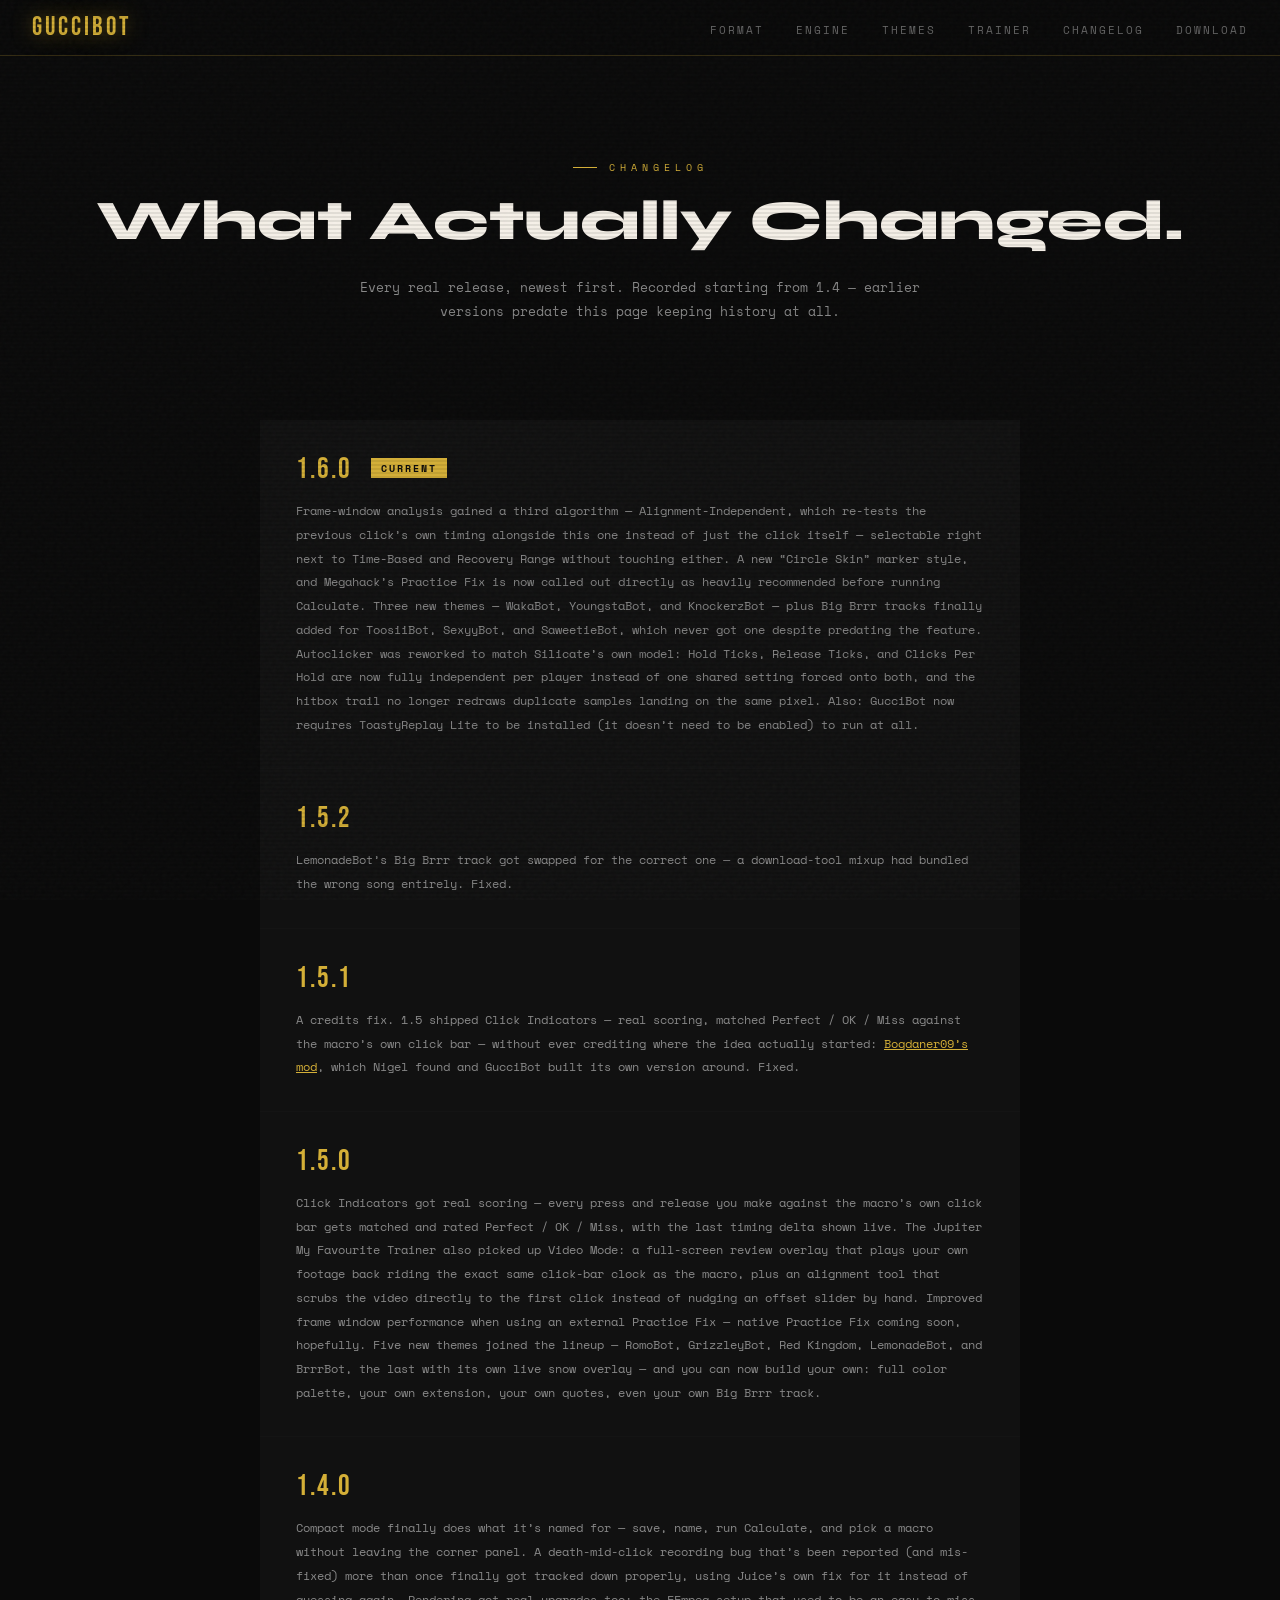
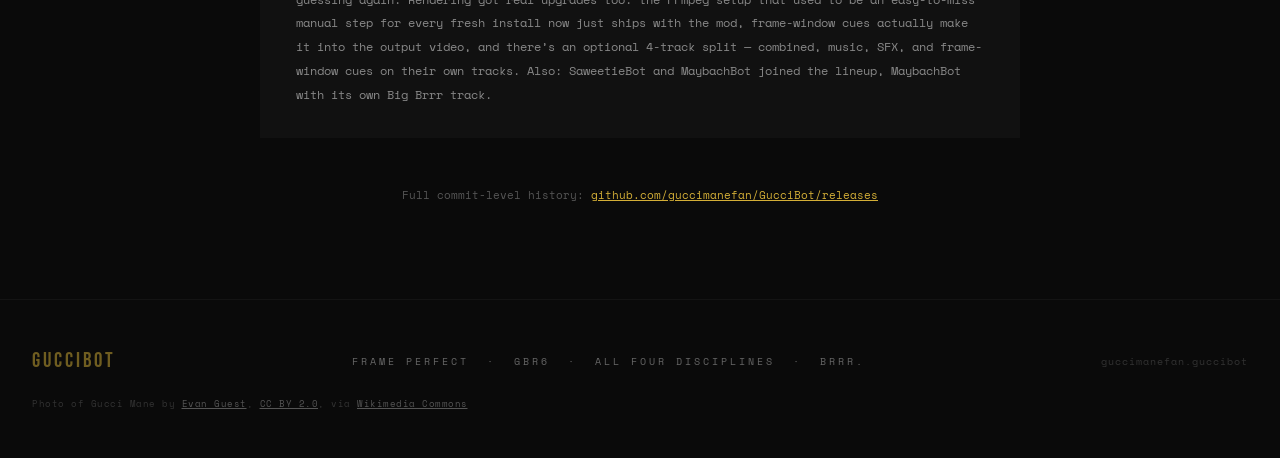
==== changelog/index.html @ e8bcd9bc "1.6.0 content audit: WakaBot/YoungstaBot/KnockerzBot theme cards, fix stale counts, fix misleading i" ====
<!DOCTYPE html>
<html lang="en">
<head>
<meta charset="UTF-8">
<meta name="viewport" content="width=device-width, initial-scale=1.0">
<title>Changelog — GucciBot</title>
<meta name="description" content="Every real GucciBot release, newest first.">
<meta property="og:type" content="website">
<meta property="og:url" content="https://guccibot.pages.dev/changelog/">
<meta property="og:title" content="Changelog — GucciBot">
<meta property="og:description" content="Every real GucciBot release, newest first.">
<meta property="og:image" content="https://guccibot.pages.dev/static/images/gucci-mane.jpg">
<meta name="twitter:card" content="summary_large_image">
<meta name="twitter:title" content="Changelog — GucciBot">
<meta name="twitter:description" content="Every real GucciBot release, newest first.">
<meta name="twitter:image" content="https://guccibot.pages.dev/static/images/gucci-mane.jpg">
<link rel="icon" type="image/jpeg" href="/static/images/gucci-mane.jpg">
<link rel="preconnect" href="https://fonts.googleapis.com">
<link href="https://fonts.googleapis.com/css2?family=Bebas+Neue&family=Space+Mono:ital,wght@0,400;0,700;1,400&family=Syne:wght@400;700;800&display=swap" rel="stylesheet">
<link rel="stylesheet" href="/static/css/guccibot.css">
<style>
  /* Changelog-page-only additions -- kept separate from the shared
     stylesheet since nothing else on the site needs these. */
  .changelog-hero {
    padding: 10rem 2rem 3rem;
    text-align: center;
  }
  .changelog-list {
    max-width: 760px;
    margin: 3rem auto 0;
    display: flex;
    flex-direction: column;
    gap: 1px;
    background: rgba(255,255,255,0.04);
  }
  .changelog-entry {
    background: var(--near-black);
    padding: 2rem 2.25rem;
  }
  .changelog-version {
    font-family: 'Bebas Neue', sans-serif;
    font-size: 1.8rem;
    letter-spacing: 2px;
    color: var(--gold);
    margin-bottom: 0.75rem;
  }
  .changelog-version .current-tag {
    font-family: 'Space Mono', monospace;
    font-size: 0.6rem;
    letter-spacing: 2px;
    text-transform: uppercase;
    color: var(--black);
    background: var(--gold);
    padding: 3px 10px;
    margin-left: 12px;
    vertical-align: middle;
    font-weight: 700;
  }
  .changelog-body {
    font-size: 0.78rem;
    color: #888;
    line-height: 1.9;
  }
  .changelog-body a { color: var(--gold); }

  @media (max-width: 700px) {
    .changelog-hero { padding: 6.5rem 1.25rem 2rem; }
    .changelog-entry { padding: 1.5rem 1.25rem; }
  }
</style>
</head>
<body>

<!-- NAVIGATION -->
<nav>
  <div class="nav-logo">GucciBot</div>
  <ul class="nav-links">
    <li><a href="/#features">Format</a></li>
    <li><a href="/#engine">Engine</a></li>
    <li><a href="/#themes">Themes</a></li>
    <li><a href="/#trainer">Trainer</a></li>
    <li><a href="/changelog/">Changelog</a></li>
    <li><a href="/#download">Download</a></li>
  </ul>
</nav>

<div class="changelog-hero reveal">
  <div class="section-label" style="justify-content:center">Changelog</div>
  <h2 class="section-title">What Actually Changed.</h2>
  <p style="max-width:560px; font-size:0.8rem; color:#888; line-height:1.9; margin:1rem auto 0;">
    Every real release, newest first. Recorded starting from 1.4 &mdash; earlier versions predate this page keeping history at all.
  </p>
</div>

<section style="padding-top:0">
  <div class="changelog-list reveal">

    <div class="changelog-entry">
      <div class="changelog-version">1.6.0 <span class="current-tag">Current</span></div>
      <div class="changelog-body">Frame-window analysis gained a third algorithm &mdash; Alignment-Independent, which re-tests the previous click&rsquo;s own timing alongside this one instead of just the click itself &mdash; selectable right next to Time-Based and Recovery Range without touching either. A new &ldquo;Circle Skin&rdquo; marker style, and Megahack&rsquo;s Practice Fix is now called out directly as heavily recommended before running Calculate. Three new themes &mdash; WakaBot, YoungstaBot, and KnockerzBot &mdash; plus Big Brrr tracks finally added for ToosiiBot, SexyyBot, and SaweetieBot, which never got one despite predating the feature. Autoclicker was reworked to match Silicate&rsquo;s own model: Hold Ticks, Release Ticks, and Clicks Per Hold are now fully independent per player instead of one shared setting forced onto both, and the hitbox trail no longer redraws duplicate samples landing on the same pixel. Also: GucciBot now requires ToastyReplay Lite to be installed (it doesn&rsquo;t need to be enabled) to run at all.</div>
    </div>

    <div class="changelog-entry">
      <div class="changelog-version">1.5.2</div>
      <div class="changelog-body">LemonadeBot&rsquo;s Big Brrr track got swapped for the correct one &mdash; a download-tool mixup had bundled the wrong song entirely. Fixed.</div>
    </div>

    <div class="changelog-entry">
      <div class="changelog-version">1.5.1</div>
      <div class="changelog-body">A credits fix. 1.5 shipped Click Indicators &mdash; real scoring, matched Perfect / OK / Miss against the macro&rsquo;s own click bar &mdash; without ever crediting where the idea actually started: <a href="https://github.com/Bogdaner09/mod">Bogdaner09&rsquo;s mod</a>, which Nigel found and GucciBot built its own version around. Fixed.</div>
    </div>

    <div class="changelog-entry">
      <div class="changelog-version">1.5.0</div>
      <div class="changelog-body">Click Indicators got real scoring &mdash; every press and release you make against the macro&rsquo;s own click bar gets matched and rated Perfect / OK / Miss, with the last timing delta shown live. The Jupiter My Favourite Trainer also picked up Video Mode: a full-screen review overlay that plays your own footage back riding the exact same click-bar clock as the macro, plus an alignment tool that scrubs the video directly to the first click instead of nudging an offset slider by hand. Improved frame window performance when using an external Practice Fix &mdash; native Practice Fix coming soon, hopefully. Five new themes joined the lineup &mdash; RomoBot, GrizzleyBot, Red Kingdom, LemonadeBot, and BrrrBot, the last with its own live snow overlay &mdash; and you can now build your own: full color palette, your own extension, your own quotes, even your own Big Brrr track.</div>
    </div>

    <div class="changelog-entry">
      <div class="changelog-version">1.4.0</div>
      <div class="changelog-body">Compact mode finally does what it&rsquo;s named for &mdash; save, name, run Calculate, and pick a macro without leaving the corner panel. A death-mid-click recording bug that&rsquo;s been reported (and mis-fixed) more than once finally got tracked down properly, using Juice&rsquo;s own fix for it instead of guessing again. Rendering got real upgrades too: the FFmpeg setup that used to be an easy-to-miss manual step for every fresh install now just ships with the mod, frame-window cues actually make it into the output video, and there&rsquo;s an optional 4-track split &mdash; combined, music, SFX, and frame-window cues on their own tracks. Also: SaweetieBot and MaybachBot joined the lineup, MaybachBot with its own Big Brrr track.</div>
    </div>

  </div>
  <p style="max-width:760px; margin:3rem auto 0; text-align:center; font-size:0.7rem; color:#555;">
    Full commit-level history: <a href="https://github.com/guccimanefan/GucciBot/releases" style="color:var(--gold)">github.com/guccimanefan/GucciBot/releases</a>
  </p>
</section>

<!-- FOOTER -->
<footer>
  <div class="footer-logo">GucciBot</div>
  <div class="footer-tagline">Frame perfect &nbsp;·&nbsp; GBR6 &nbsp;·&nbsp; All four disciplines &nbsp;·&nbsp; Brrr.</div>
  <div style="font-size:0.6rem; color:#333; letter-spacing:1px">guccimanefan.guccibot</div>
  <div style="width:100%; font-size:0.55rem; color:#333; letter-spacing:0.5px; margin-top:0.5rem">
    Photo of Gucci Mane by <a href="https://www.flickr.com/photos/138580568@N02/36326108570/" style="color:#555">Evan Guest</a>, <a href="https://creativecommons.org/licenses/by/2.0/" style="color:#555">CC BY 2.0</a>, via <a href="https://commons.wikimedia.org/wiki/File:Gucci_Mane_at_515_Alive_(cropped_portrait).jpg" style="color:#555">Wikimedia Commons</a>
  </div>
</footer>

<script src="/static/js/guccibot.js"></script>
</body>
</html>
---- static/css/guccibot.css ----
:root {
    --gold: #D4AF37;
    --gold-bright: #FFD700;
    --gold-dim: #8B6914;
    --black: #0a0a0a;
    --near-black: #111111;
    --dark: #1a1a1a;
    --white: #f5f0e8;
    --muted: #666;
    --purple: #7c3aed;
    --orange: #ea580c;
    --blue: #1d4ed8;
    --green: #15803d;
    --red: #b91c1c;
    --pink: #db2777;
  }

  * { margin: 0; padding: 0; box-sizing: border-box; }

  html { scroll-behavior: smooth; }

  body {
    background: var(--black);
    color: var(--white);
    font-family: 'Space Mono', monospace;
    overflow-x: hidden;
    cursor: crosshair;
  }

  /* SCANLINES OVERLAY */
  body::after {
    content: '';
    position: fixed;
    inset: 0;
    background: repeating-linear-gradient(
      0deg,
      transparent,
      transparent 2px,
      rgba(0,0,0,0.08) 2px,
      rgba(0,0,0,0.08) 4px
    );
    pointer-events: none;
    z-index: 9999;
  }

  /* NOISE TEXTURE */
  body::before {
    content: '';
    position: fixed;
    inset: 0;
    opacity: 0.03;
    background-image: url("data:image/svg+xml,%3Csvg viewBox='0 0 256 256' xmlns='http://www.w3.org/2000/svg'%3E%3Cfilter id='n'%3E%3CfeTurbulence type='fractalNoise' baseFrequency='0.9' numOctaves='4' stitchTiles='stitch'/%3E%3C/filter%3E%3Crect width='100%25' height='100%25' filter='url(%23n)'/%3E%3C/svg%3E");
    pointer-events: none;
    z-index: 9998;
  }

  /* ── NAVIGATION ── */
  nav {
    position: fixed;
    top: 0; left: 0; right: 0;
    z-index: 100;
    display: flex;
    align-items: center;
    justify-content: space-between;
    padding: 0 2rem;
    height: 56px;
    border-bottom: 1px solid rgba(212,175,55,0.2);
    background: rgba(10,10,10,0.85);
    backdrop-filter: blur(12px);
  }

  .nav-logo {
    font-family: 'Bebas Neue', sans-serif;
    font-size: 1.6rem;
    letter-spacing: 3px;
    color: var(--gold);
    text-shadow: 0 0 20px rgba(212,175,55,0.5);
  }

  .nav-links {
    display: flex;
    gap: 2rem;
    list-style: none;
  }

  .nav-links a {
    font-size: 0.7rem;
    letter-spacing: 2px;
    text-transform: uppercase;
    color: var(--muted);
    text-decoration: none;
    transition: color 0.2s;
  }

  .nav-links a:hover { color: var(--gold); }

  /* ── HERO ── */
  .hero {
    min-height: 100vh;
    display: grid;
    place-items: center;
    position: relative;
    overflow: hidden;
    padding: 4rem 2rem;
  }

  .hero-grid-bg {
    position: absolute;
    inset: 0;
    background-image:
      linear-gradient(rgba(212,175,55,0.04) 1px, transparent 1px),
      linear-gradient(90deg, rgba(212,175,55,0.04) 1px, transparent 1px);
    background-size: 60px 60px;
  }

  .hero-glow {
    position: absolute;
    width: 600px; height: 600px;
    background: radial-gradient(circle, rgba(212,175,55,0.08) 0%, transparent 70%);
    top: 50%; left: 50%;
    transform: translate(-50%, -50%);
    pointer-events: none;
  }

  .hero-content {
    position: relative;
    text-align: center;
    max-width: 900px;
  }

  .hero-tag {
    display: inline-block;
    font-size: 0.65rem;
    letter-spacing: 4px;
    text-transform: uppercase;
    color: var(--gold);
    border: 1px solid rgba(212,175,55,0.3);
    padding: 6px 16px;
    margin-bottom: 2rem;
    animation: fadeUp 0.6s ease both;
  }

  .hero-title {
    font-family: 'Bebas Neue', sans-serif;
    font-size: clamp(5rem, 15vw, 11rem);
    line-height: 0.9;
    letter-spacing: -2px;
    animation: fadeUp 0.6s 0.1s ease both;
  }

  .hero-title .gold { color: var(--gold); text-shadow: 0 0 40px rgba(212,175,55,0.3); }

  .hero-subtitle {
    font-size: 0.8rem;
    letter-spacing: 6px;
    text-transform: uppercase;
    color: var(--muted);
    margin: 1.5rem 0 3rem;
    animation: fadeUp 0.6s 0.2s ease both;
  }

  .hero-cta {
    display: flex;
    gap: 1rem;
    justify-content: center;
    flex-wrap: wrap;
    animation: fadeUp 0.6s 0.3s ease both;
  }

  .btn {
    font-family: 'Space Mono', monospace;
    font-size: 0.7rem;
    letter-spacing: 3px;
    text-transform: uppercase;
    padding: 14px 32px;
    text-decoration: none;
    cursor: pointer;
    border: none;
    transition: all 0.2s;
    display: inline-flex;
    align-items: center;
    gap: 8px;
  }

  .btn-primary {
    background: var(--gold);
    color: var(--black);
    font-weight: 700;
  }
  .btn-primary:hover {
    background: var(--gold-bright);
    transform: translateY(-2px);
    box-shadow: 0 8px 32px rgba(212,175,55,0.4);
  }

  .btn-secondary {
    background: transparent;
    color: var(--gold);
    border: 1px solid rgba(212,175,55,0.4);
  }
  .btn-secondary:hover {
    background: rgba(212,175,55,0.08);
    border-color: var(--gold);
    transform: translateY(-2px);
  }

  .hero-stats {
    position: absolute;
    bottom: 3rem;
    left: 50%;
    transform: translateX(-50%);
    display: flex;
    gap: 3rem;
    font-size: 0.65rem;
    letter-spacing: 2px;
    color: var(--muted);
    animation: fadeUp 0.6s 0.4s ease both;
  }

  .hero-stats span { color: var(--gold); font-weight: 700; display: block; font-size: 1.4rem; font-family: 'Bebas Neue', sans-serif; letter-spacing: 1px; }

  /* ── MARQUEE ── */
  .marquee-wrapper {
    overflow: hidden;
    border-top: 1px solid rgba(212,175,55,0.15);
    border-bottom: 1px solid rgba(212,175,55,0.15);
    background: rgba(212,175,55,0.04);
    padding: 12px 0;
  }

  .marquee-track {
    display: flex;
    gap: 0;
    animation: marquee 20s linear infinite;
    white-space: nowrap;
  }

  .marquee-item {
    font-family: 'Bebas Neue', sans-serif;
    font-size: 1rem;
    letter-spacing: 4px;
    color: var(--gold);
    padding: 0 2.5rem;
    opacity: 0.6;
  }

  .marquee-sep {
    color: var(--gold-dim);
    padding: 0;
  }

  @keyframes marquee {
    from { transform: translateX(0); }
    to { transform: translateX(-50%); }
  }

  /* ── SECTIONS ── */
  section { padding: 6rem 2rem; }

  .container { max-width: 1100px; margin: 0 auto; }

  .section-label {
    font-size: 0.6rem;
    letter-spacing: 5px;
    text-transform: uppercase;
    color: var(--gold);
    margin-bottom: 1rem;
    display: flex;
    align-items: center;
    gap: 12px;
  }

  .section-label::before {
    content: '';
    display: block;
    width: 24px;
    height: 1px;
    background: var(--gold);
  }

  .section-title {
    font-family: 'Syne', sans-serif;
    font-size: clamp(2rem, 5vw, 3.5rem);
    font-weight: 800;
    line-height: 1.1;
    margin-bottom: 1.5rem;
    overflow-wrap: break-word;
  }

  /* ── GBR6 FEATURE SECTION ── */
  .feature-grid {
    display: grid;
    grid-template-columns: repeat(auto-fit, minmax(280px, 1fr));
    gap: 1px;
    background: rgba(212,175,55,0.1);
    border: 1px solid rgba(212,175,55,0.1);
    margin-top: 3rem;
  }

  .feature-card {
    background: var(--near-black);
    padding: 2.5rem;
    position: relative;
    overflow: hidden;
    transition: background 0.3s;
  }

  .feature-card:hover { background: #151515; }

  .feature-card::before {
    content: attr(data-num);
    position: absolute;
    top: -10px; right: 16px;
    font-family: 'Bebas Neue', sans-serif;
    font-size: 6rem;
    color: rgba(212,175,55,0.04);
    line-height: 1;
    pointer-events: none;
  }

  .feature-icon {
    font-size: 1.6rem;
    margin-bottom: 1rem;
  }

  .feature-name {
    font-family: 'Syne', sans-serif;
    font-size: 1.1rem;
    font-weight: 700;
    color: var(--gold);
    margin-bottom: 0.75rem;
    letter-spacing: 1px;
  }

  .feature-desc {
    font-size: 0.75rem;
    line-height: 1.8;
    color: #888;
  }

  .feature-badge {
    display: inline-block;
    font-size: 0.55rem;
    letter-spacing: 2px;
    text-transform: uppercase;
    background: rgba(212,175,55,0.1);
    color: var(--gold);
    border: 1px solid rgba(212,175,55,0.2);
    padding: 3px 8px;
    margin-top: 1rem;
  }

  /* ── JMF SECTION: the level's own colors, not the site's ──
     Nigel's own two colors from his in-app mockup: #100680 navy, #FCF550
     gold -- same palette the mod itself switches to when the JMF tab is
     open, instead of the site's usual black/champagne-gold. */
  #trainer .section-label,
  #trainer .section-label::before,
  #trainer .feature-name,
  #trainer .feature-badge { color: #FCF550; }
  #trainer .section-label::before { background: #FCF550; }
  #trainer .feature-grid {
    background: rgba(252,245,80,0.15);
    border-color: rgba(252,245,80,0.15);
  }
  #trainer .feature-card { background: #0d0768; }
  #trainer .feature-card:hover { background: #150b82; }
  #trainer .feature-card::before { color: rgba(252,245,80,0.07); }
  #trainer .feature-badge {
    background: rgba(252,245,80,0.12);
    border-color: rgba(252,245,80,0.35);
  }
  #trainer .feature-desc { color: #b6b0e8; }
  .jmf-backdrop {
    position: absolute;
    inset: 0;
    width: 100%;
    height: 100%;
    z-index: 0;
  }

  /* ── DISCIPLINES TABLE ── */
  .disciplines {
    background: var(--near-black);
    margin-top: 3rem;
  }

  .disc-row {
    display: grid;
    grid-template-columns: 100px 1fr 1fr auto;
    align-items: center;
    padding: 1.5rem 2rem;
    border-bottom: 1px solid rgba(255,255,255,0.04);
    gap: 1rem;
    transition: background 0.2s;
  }

  .disc-row:hover { background: rgba(212,175,55,0.03); }

  .disc-row:first-child {
    font-size: 0.6rem;
    letter-spacing: 3px;
    text-transform: uppercase;
    color: var(--muted);
    padding-top: 1.25rem;
    padding-bottom: 1.25rem;
    border-bottom: 1px solid rgba(212,175,55,0.15);
  }

  .disc-tag {
    font-family: 'Bebas Neue', sans-serif;
    font-size: 1.2rem;
    letter-spacing: 2px;
    color: var(--gold);
  }

  .disc-name { font-size: 0.8rem; color: var(--white); font-family: 'Syne', sans-serif; font-weight: 700; }
  .disc-focus { font-size: 0.7rem; color: var(--muted); }

  .disc-status {
    font-size: 0.6rem;
    letter-spacing: 2px;
    text-transform: uppercase;
    padding: 4px 12px;
    border: 1px solid;
    white-space: nowrap;
  }

  .status-top { border-color: var(--gold); color: var(--gold); background: rgba(212,175,55,0.06); }
  .status-comp { border-color: #3a3a3a; color: var(--muted); }
  .status-best { border-color: var(--gold); color: var(--gold); background: rgba(212,175,55,0.12); font-weight: 700; }

  /* ── THEMES ── */
  .themes-grid {
    display: grid;
    grid-template-columns: repeat(auto-fill, minmax(220px, 1fr));
    gap: 1px;
    background: rgba(255,255,255,0.04);
    margin-top: 3rem;
  }

  .theme-card {
    position: relative;
    padding: 2rem;
    display: flex;
    flex-direction: column;
    gap: 0.75rem;
    overflow: hidden;
    cursor: pointer;
    transition: transform 0.2s;
  }

  .theme-card:hover { transform: scale(1.02); z-index: 2; }

  .theme-card .bg-accent {
    position: absolute;
    top: 0; right: 0;
    width: 80px; height: 80px;
    border-radius: 0 0 0 80px;
    opacity: 0.15;
  }

  .theme-ext {
    font-family: 'Space Mono', monospace;
    font-size: 0.65rem;
    letter-spacing: 2px;
    opacity: 0.6;
  }

  .theme-name {
    font-family: 'Bebas Neue', sans-serif;
    font-size: 1.6rem;
    letter-spacing: 2px;
    line-height: 1;
  }

  .theme-desc {
    font-size: 0.65rem;
    opacity: 0.55;
    line-height: 1.6;
  }

  .theme-dot {
    width: 8px; height: 8px;
    border-radius: 50%;
    display: inline-block;
    margin-right: 4px;
  }

  /* individual theme colors */
  .t-gucci    { background: #111; color: #D4AF37; }
  .t-gucci    .bg-accent { background: #D4AF37; }
  .t-gucci    .theme-name { color: #D4AF37; }

  .t-toosii   { background: #0f0524; color: #c4b5fd; }
  .t-toosii   .bg-accent { background: #7c3aed; }
  .t-toosii   .theme-name { color: #a78bfa; }

  .t-toosii2  { background: #140800; color: #fed7aa; }
  .t-toosii2  .bg-accent { background: #ea580c; }
  .t-toosii2  .theme-name { color: #fb923c; }

  .t-toosii3  { background: #052010; color: #bbf7d0; }
  .t-toosii3  .bg-accent { background: #15803d; }
  .t-toosii3  .theme-name { color: #4ade80; }

  .t-ja       { background: #030d24; color: #bfdbfe; }
  .t-ja       .bg-accent { background: #1d4ed8; }
  .t-ja       .theme-name { color: #60a5fa; }

  .t-giddey   { background: #020c1a; color: #93c5fd; }
  .t-giddey   .bg-accent { background: #ff4f1b; }
  .t-giddey   .theme-name { color: #ff8659; }

  .t-bam      { background: #0a0a0a; color: #fca5a5; }
  .t-bam      .bg-accent { background: #7f1d1d; }
  .t-bam      .theme-name { color: #ef4444; }

  .t-sexyy    { background: #1a0012; color: #fbcfe8; }
  .t-sexyy    .bg-accent { background: #db2777; }
  .t-sexyy    .theme-name { color: #f472b6; }

  .t-juice    { background: #050f0e; color: #f5b8a3; }
  .t-juice    .bg-accent { background: #4a9b93; }
  .t-juice    .theme-name { color: #f58453; }

  .t-butler   { background: #0f0505; color: #fca5a5; }
  .t-butler   .bg-accent { background: #ce1141; }
  .t-butler   .theme-name { color: #ff4d6d; }

  .t-saweetie { background: #1a0210; color: #fbcfe8; }
  .t-saweetie .bg-accent { background: #ff2e85; }
  .t-saweetie .theme-name { color: #ff6bab; }

  .t-maybach  { background: #09090a; color: #d1d1d6; }
  .t-maybach  .bg-accent { background: #c7c7cc; }
  .t-maybach  .theme-name { color: #e5e5ea; }

  .t-romo     { background: #050e1c; color: #d6e0f5; }
  .t-romo     .bg-accent { background: #c2ccd9; }
  .t-romo     .theme-name { color: #f0f4fb; }

  .t-grizzley { background: #0a0908; color: #f2b9a3; }
  .t-grizzley .bg-accent { background: #de1712; }
  .t-grizzley .theme-name { color: #ff5c47; }

  .t-redkingdom { background: #070202; color: #f5b8b8; }
  .t-redkingdom .bg-accent { background: #d10909; }
  .t-redkingdom .theme-name { color: #ff3333; }

  .t-lemonade { background: #171307; color: #fbf5cc; }
  .t-lemonade .bg-accent { background: #fad925; }
  .t-lemonade .theme-name { color: #fce75a; }

  .t-brrr     { background: #050b12; color: #cfeafc; }
  .t-brrr     .bg-accent { background: #94d9fa; }
  .t-brrr     .theme-name { color: #b3e6fb; }

  .t-waka     { background: #050d07; color: #f4faf4; }
  .t-waka     .bg-accent { background: #34c74d; }
  .t-waka     .theme-name { color: #8fe09d; }

  .t-youngsta { background: #000000; color: #faf5f5; }
  .t-youngsta .bg-accent { background: #ff0000; }
  .t-youngsta .theme-name { color: #ff7373; }

  .t-knockerz { background: #040f0e; color: #effbf9; }
  .t-knockerz .bg-accent { background: #12c7b8; }
  .t-knockerz .theme-name { color: #7de0d8; }

  /* ── ENGINE SECTION ── */
  .engine-split {
    display: grid;
    grid-template-columns: 1fr 1fr;
    gap: 4rem;
    margin-top: 3rem;
    align-items: start;
  }

  @media (max-width: 700px) {
    .t-gucci, .t-toosii, .t-toosii2, .t-toosii3, .t-ja, .t-giddey, .t-bam, .t-sexyy, .t-juice, .t-butler, .t-saweetie, .t-maybach, .t-romo, .t-grizzley, .t-redkingdom, .t-lemonade, .t-brrr, .t-waka, .t-youngsta, .t-knockerz { transform: none !important; }
    .reveal[style*="grid-template-columns:340px"] { grid-template-columns: 1fr !important; gap: 2rem !important; }

    .engine-split { grid-template-columns: 1fr; }
    .disc-row { grid-template-columns: 80px 1fr; }
    .disc-status, .disc-focus { display: none; }

    /* Real mobile pass, added 2026-09-02 -- everything below this point
       is new. Everything above was the one narrow override this
       breakpoint had before (theme-card hover transforms + two grid
       collapses), nowhere near a real responsive treatment. */

    /* Nav -- 6 links (Format/Engine/Themes/Trainer/Changelog/Download)
       at desktop gap+font-size don't fit a phone-width screen at all.
       Shrink both, and make horizontal scroll the fallback instead of
       letting it visibly overflow/overlap if it still doesn't all fit
       on the narrowest phones. */
    nav { padding: 0 1rem; }
    .nav-logo { font-size: 1.25rem; flex-shrink: 0; }
    .nav-links {
      gap: 1rem;
      overflow-x: auto;
      max-width: 62vw;
      scrollbar-width: none;
    }
    .nav-links::-webkit-scrollbar { display: none; }
    .nav-links a { font-size: 0.6rem; white-space: nowrap; }

    /* Hero -- the 4-item stats row is centered+absolute at desktop
       gap/size, which overflows a phone viewport on BOTH edges (it's
       wider than the screen, centered, so it runs off each side
       instead of just one). */
    .hero { padding: 5rem 1.25rem 6rem; }
    .hero-title { font-size: clamp(3.5rem, 16vw, 11rem); }
    .hero-stats {
      gap: 1.1rem;
      font-size: 0.55rem;
      max-width: 92vw;
      flex-wrap: wrap;
      justify-content: center;
    }
    .hero-stats span { font-size: 1.1rem; }

    /* Sections -- 6rem top/bottom padding on every section (desktop
       value) is a lot of dead space on a phone's vertical scroll. */
    section { padding: 3.5rem 1.25rem; }
    .btn-download { padding: 16px 32px; font-size: 1.1rem; }

    /* Section titles -- real bug Nigel caught: "Simultaneously." (the
       Disciplines heading) was overflowing/clipping on phone widths.
       The clamp()'s 2rem floor plus a long unbroken word was the
       problem -- overflow-wrap above is the safety net for ANY title,
       this just also lowers the floor so it doesn't need to rely on
       that safety net kicking in to look right. */
    .section-title { font-size: clamp(1.6rem, 8vw, 3.5rem); }
  }

  .engine-list {
    list-style: none;
    display: flex;
    flex-direction: column;
    gap: 0;
  }

  .engine-list li {
    padding: 1rem 0;
    border-bottom: 1px solid rgba(255,255,255,0.04);
    display: flex;
    align-items: flex-start;
    gap: 1rem;
    font-size: 0.75rem;
    color: #888;
    line-height: 1.6;
  }

  .engine-list li::before {
    content: '→';
    color: var(--gold);
    font-family: 'Space Mono', monospace;
    flex-shrink: 0;
    margin-top: 1px;
  }

  .engine-highlight {
    font-family: 'Syne', sans-serif;
    font-weight: 700;
    color: var(--white);
  }

  .code-block {
    background: #0d0d0d;
    border: 1px solid rgba(212,175,55,0.15);
    padding: 1.5rem;
    font-size: 0.7rem;
    line-height: 2;
    color: #666;
    position: sticky;
    top: 80px;
  }

  .code-block .kw { color: var(--gold); }
  .code-block .fn { color: #7dd3fc; }
  .code-block .num { color: #86efac; }
  .code-block .cm { color: #444; }
  .code-block .str { color: #fca5a5; }

  /* ── DOWNLOAD SECTION ── */
  .download-section {
    background: var(--near-black);
    border-top: 1px solid rgba(212,175,55,0.15);
    border-bottom: 1px solid rgba(212,175,55,0.15);
  }

  .download-hero {
    text-align: center;
    margin-bottom: 3rem;
  }

  .download-title {
    font-family: 'Bebas Neue', sans-serif;
    font-size: clamp(3rem, 8vw, 6rem);
    letter-spacing: 4px;
    color: var(--gold);
    line-height: 1;
    text-shadow: 0 0 60px rgba(212,175,55,0.2);
  }

  .download-sub {
    font-size: 0.7rem;
    letter-spacing: 3px;
    color: var(--muted);
    margin-top: 1rem;
  }

  .download-btn-wrap {
    display: flex;
    justify-content: center;
    margin-top: 2.5rem;
  }

  .btn-download {
    font-family: 'Bebas Neue', sans-serif;
    font-size: 1.4rem;
    letter-spacing: 4px;
    padding: 20px 56px;
    background: var(--gold);
    color: var(--black);
    text-decoration: none;
    display: inline-flex;
    align-items: center;
    gap: 12px;
    transition: all 0.2s;
    border: 2px solid var(--gold);
    position: relative;
    overflow: hidden;
  }

  .btn-download::before {
    content: '';
    position: absolute;
    inset: 0;
    background: linear-gradient(135deg, rgba(255,255,255,0.15) 0%, transparent 50%);
  }

  .btn-download:hover {
    background: var(--gold-bright);
    border-color: var(--gold-bright);
    transform: translateY(-3px);
    box-shadow: 0 12px 40px rgba(212,175,55,0.5), 0 0 0 1px rgba(212,175,55,0.3);
  }

  .geode-badge {
    display: inline-flex;
    align-items: center;
    gap: 8px;
    margin-top: 1.5rem;
    font-size: 0.65rem;
    letter-spacing: 2px;
    color: var(--muted);
  }

  .geode-badge::before {
    content: '◈';
    color: var(--gold);
    font-size: 1rem;
  }

  /* ── CREDITS ── */
  .credits-grid {
    display: grid;
    grid-template-columns: repeat(auto-fill, minmax(240px, 1fr));
    gap: 1rem;
    margin-top: 3rem;
  }

  .credit-card {
    border: 1px solid rgba(255,255,255,0.06);
    padding: 1.5rem;
    background: var(--near-black);
    transition: border-color 0.2s;
  }

  .credit-card:hover { border-color: rgba(212,175,55,0.3); }

  .credit-role {
    font-size: 0.55rem;
    letter-spacing: 3px;
    text-transform: uppercase;
    color: var(--gold);
    margin-bottom: 0.5rem;
    opacity: 0.7;
  }

  .credit-name {
    font-family: 'Syne', sans-serif;
    font-size: 1.1rem;
    font-weight: 700;
    margin-bottom: 0.5rem;
  }

  .credit-desc {
    font-size: 0.7rem;
    color: var(--muted);
    line-height: 1.6;
    font-style: italic;
  }

  /* ── FOOTER ── */
  footer {
    padding: 3rem 2rem;
    border-top: 1px solid rgba(255,255,255,0.04);
    display: flex;
    align-items: center;
    justify-content: space-between;
    flex-wrap: wrap;
    gap: 1rem;
  }

  .footer-logo {
    font-family: 'Bebas Neue', sans-serif;
    font-size: 1.3rem;
    letter-spacing: 3px;
    color: var(--gold);
    opacity: 0.5;
  }

  .footer-tagline {
    font-size: 0.65rem;
    letter-spacing: 3px;
    color: var(--muted);
    text-transform: uppercase;
  }

  /* ── ANIMATIONS ── */
  @keyframes fadeUp {
    from { opacity: 0; transform: translateY(20px); }
    to { opacity: 1; transform: translateY(0); }
  }

  @keyframes pulse {
    0%, 100% { opacity: 1; }
    50% { opacity: 0.5; }
  }

  .blink { animation: pulse 1.5s ease infinite; }

  /* scroll reveal */
  .reveal {
    opacity: 0;
    transform: translateY(30px);
    transition: opacity 0.6s ease, transform 0.6s ease;
  }
  .reveal.visible {
    opacity: 1;
    transform: none;
  }
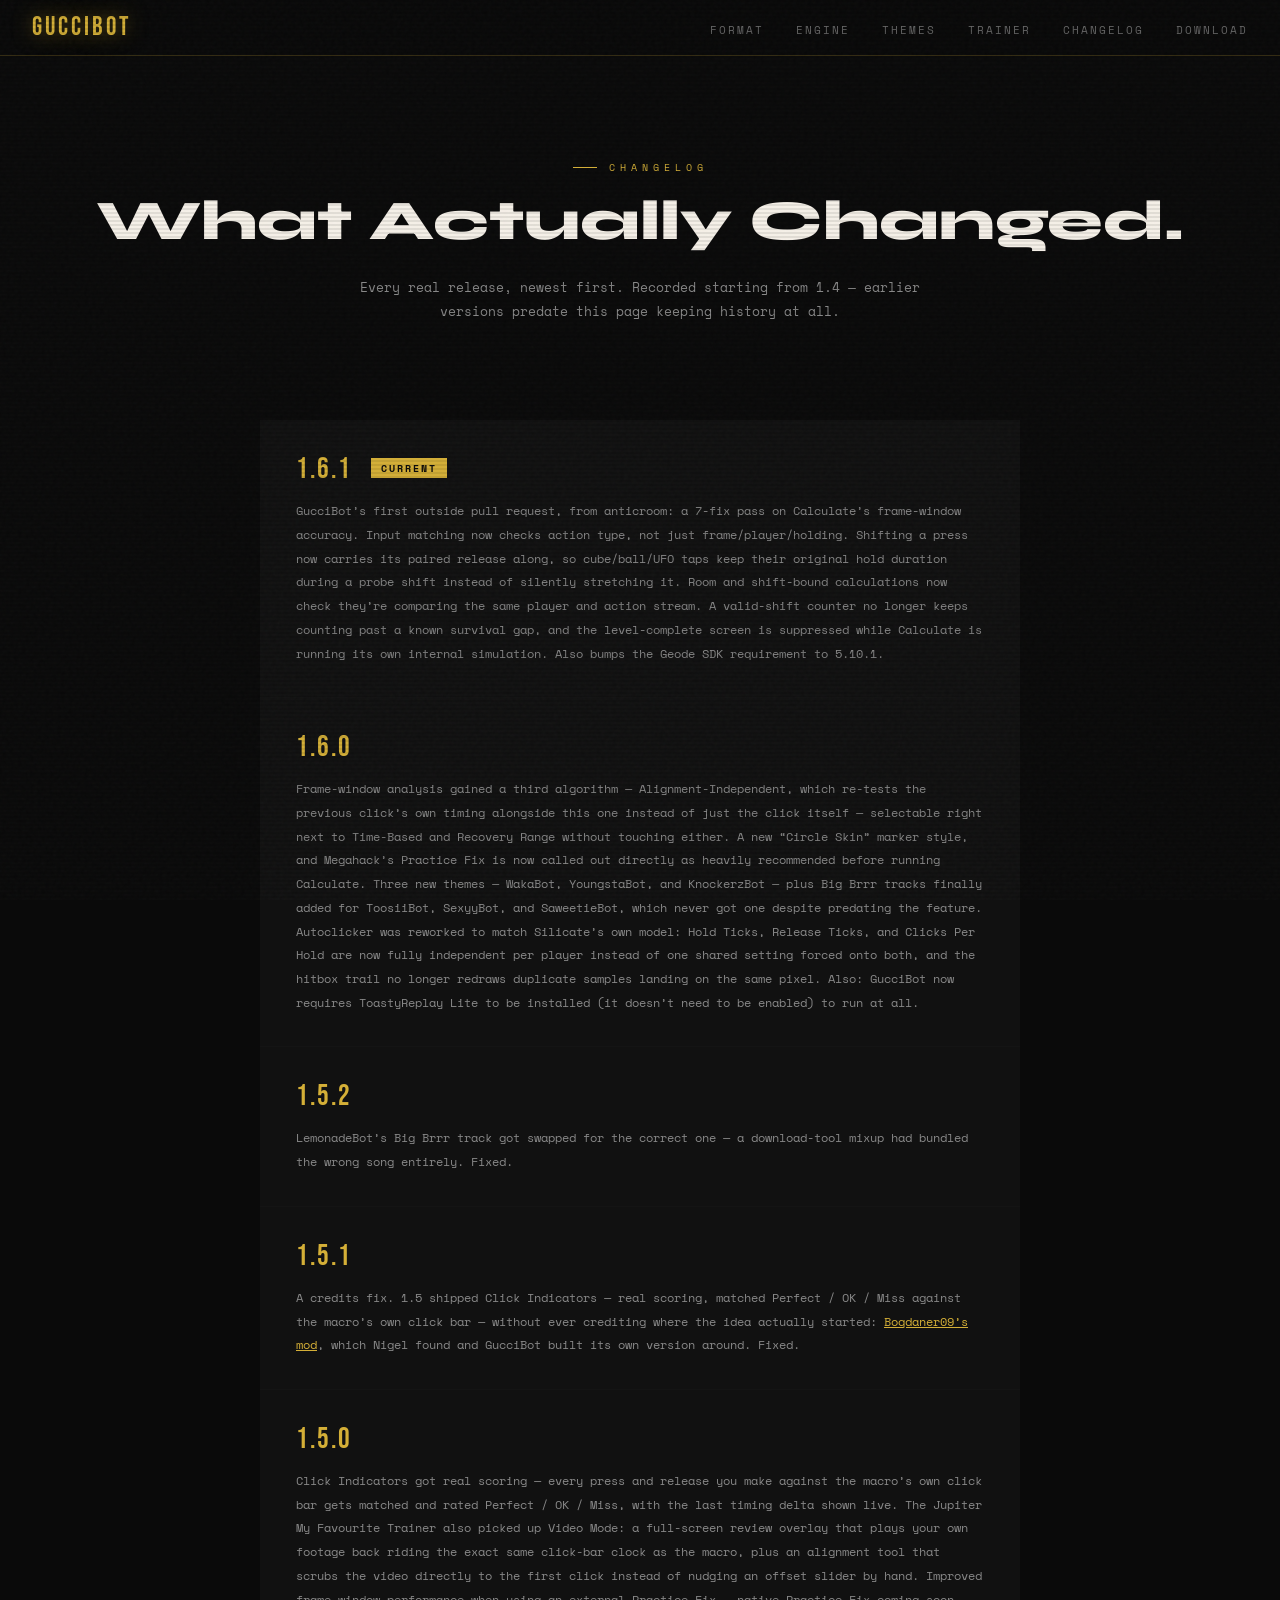
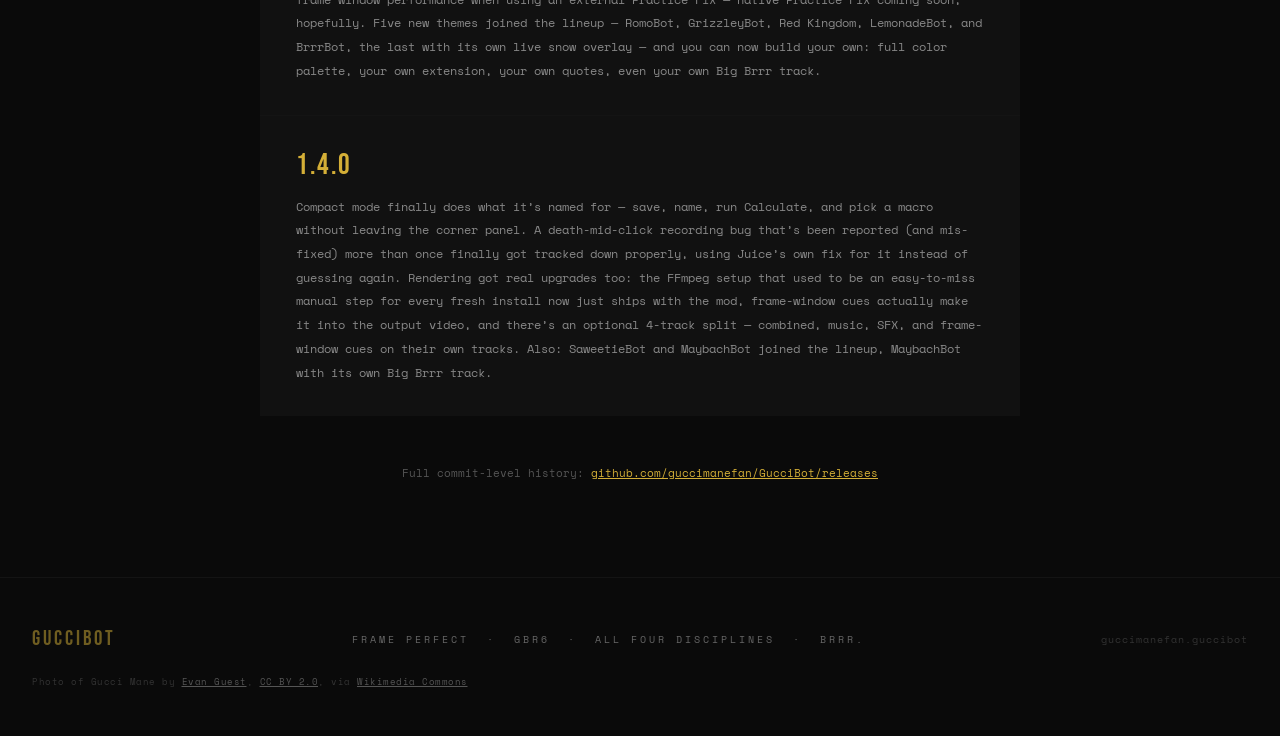
==== commit ef220da5: "Version bump to 1.6.1, credit anticroom Bumps the two version-badge spots, adds a new /changelog/ en" ====
--- a/changelog/index.html
+++ b/changelog/index.html
@@ -96,7 +96,12 @@
   <div class="changelog-list reveal">
 
     <div class="changelog-entry">
-      <div class="changelog-version">1.6.0 <span class="current-tag">Current</span></div>
+      <div class="changelog-version">1.6.1 <span class="current-tag">Current</span></div>
+      <div class="changelog-body">GucciBot&rsquo;s first outside pull request, from anticroom: a 7-fix pass on Calculate&rsquo;s frame-window accuracy. Input matching now checks action type, not just frame/player/holding. Shifting a press now carries its paired release along, so cube/ball/UFO taps keep their original hold duration during a probe shift instead of silently stretching it. Room and shift-bound calculations now check they&rsquo;re comparing the same player and action stream. A valid-shift counter no longer keeps counting past a known survival gap, and the level-complete screen is suppressed while Calculate is running its own internal simulation. Also bumps the Geode SDK requirement to 5.10.1.</div>
+    </div>
+
+    <div class="changelog-entry">
+      <div class="changelog-version">1.6.0</div>
       <div class="changelog-body">Frame-window analysis gained a third algorithm &mdash; Alignment-Independent, which re-tests the previous click&rsquo;s own timing alongside this one instead of just the click itself &mdash; selectable right next to Time-Based and Recovery Range without touching either. A new &ldquo;Circle Skin&rdquo; marker style, and Megahack&rsquo;s Practice Fix is now called out directly as heavily recommended before running Calculate. Three new themes &mdash; WakaBot, YoungstaBot, and KnockerzBot &mdash; plus Big Brrr tracks finally added for ToosiiBot, SexyyBot, and SaweetieBot, which never got one despite predating the feature. Autoclicker was reworked to match Silicate&rsquo;s own model: Hold Ticks, Release Ticks, and Clicks Per Hold are now fully independent per player instead of one shared setting forced onto both, and the hitbox trail no longer redraws duplicate samples landing on the same pixel. Also: GucciBot now requires ToastyReplay Lite to be installed (it doesn&rsquo;t need to be enabled) to run at all.</div>
     </div>
 
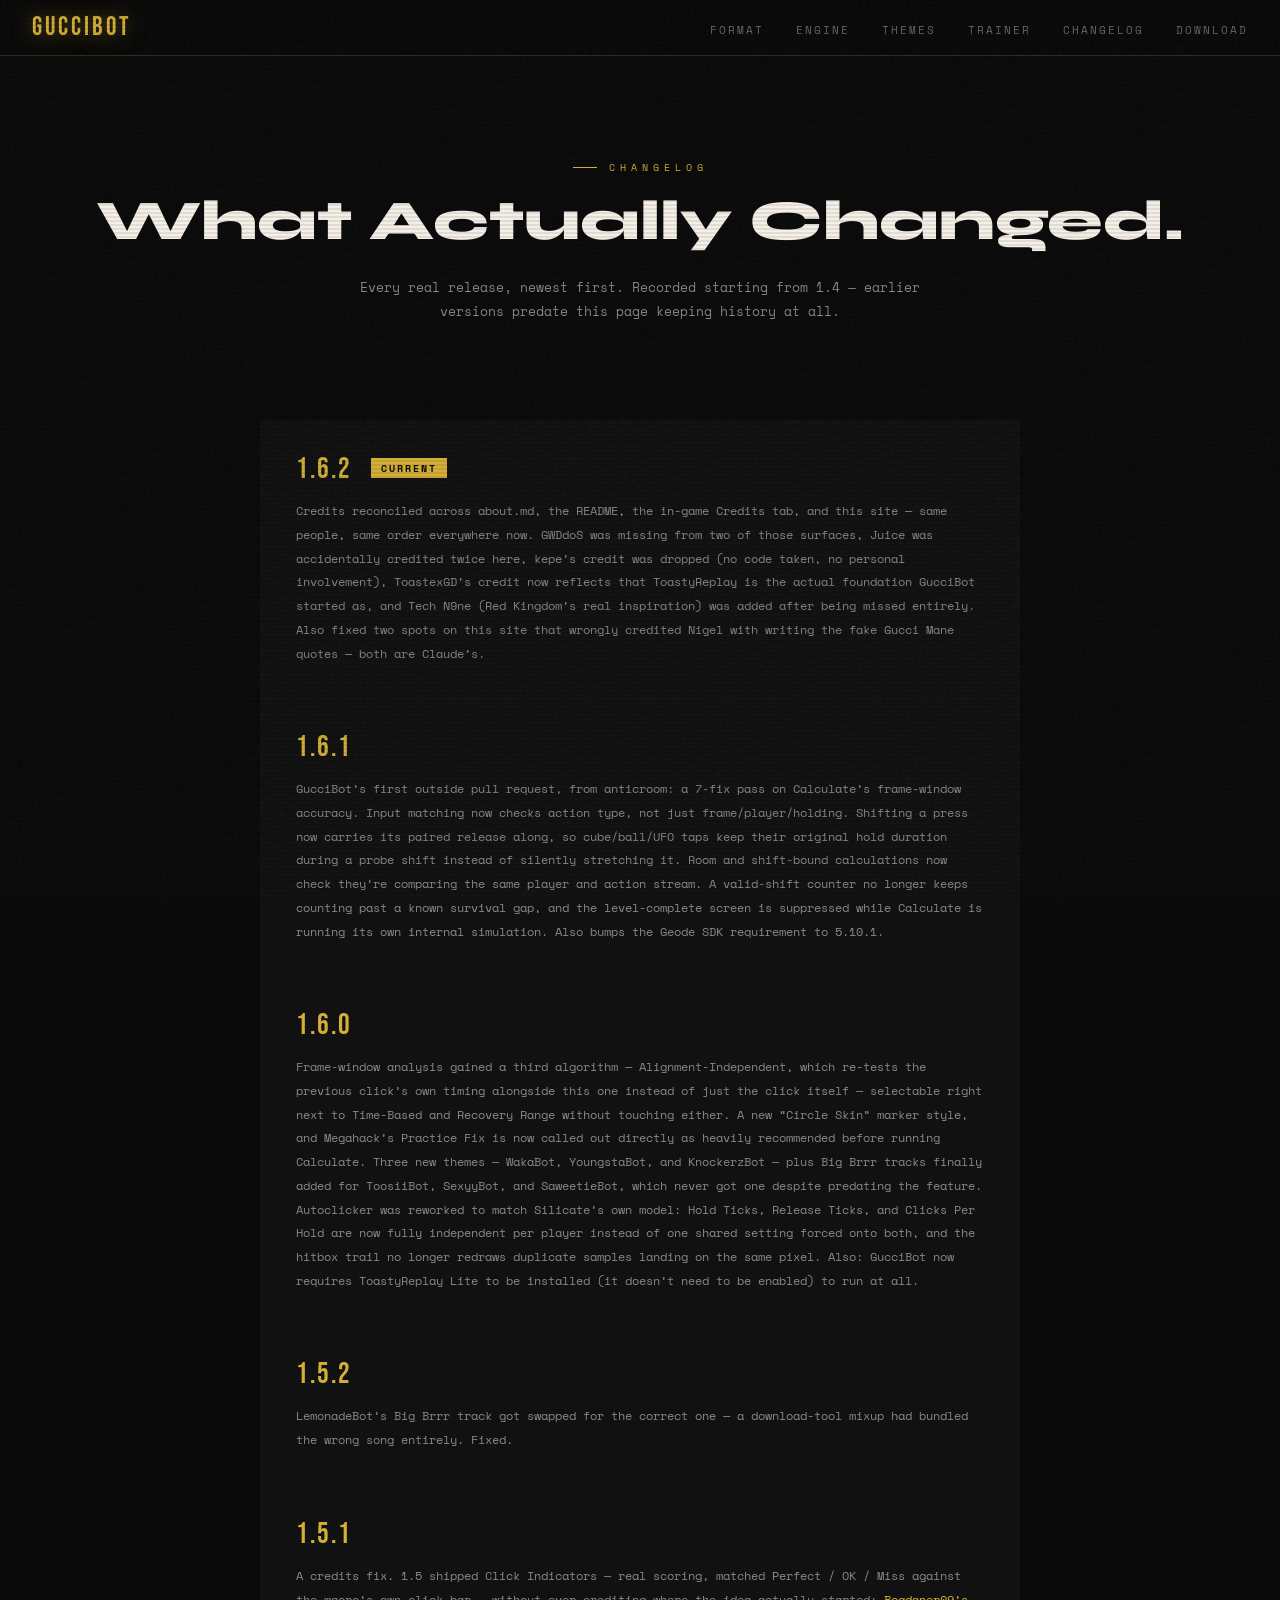
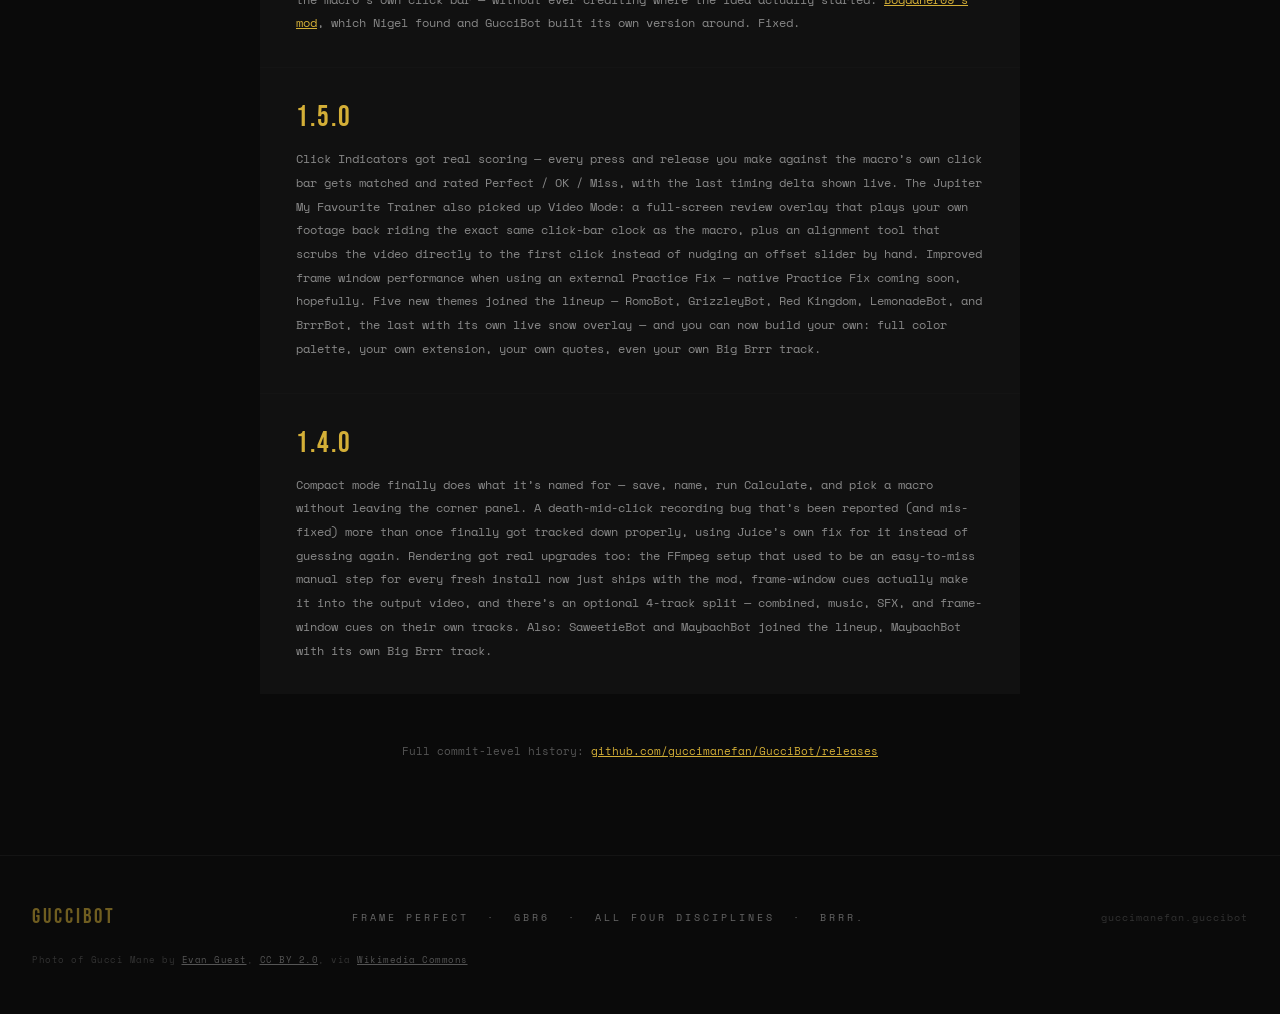
==== commit 5e988216: "Version bump to 1.6.2, fix quote-attribution + new changelog entry Two spots wrongly credited Nigel " ====
--- a/changelog/index.html
+++ b/changelog/index.html
@@ -96,7 +96,12 @@
   <div class="changelog-list reveal">
 
     <div class="changelog-entry">
-      <div class="changelog-version">1.6.1 <span class="current-tag">Current</span></div>
+      <div class="changelog-version">1.6.2 <span class="current-tag">Current</span></div>
+      <div class="changelog-body">Credits reconciled across about.md, the README, the in-game Credits tab, and this site &mdash; same people, same order everywhere now. GWDdoS was missing from two of those surfaces, Juice was accidentally credited twice here, kepe&rsquo;s credit was dropped (no code taken, no personal involvement), ToastexGD&rsquo;s credit now reflects that ToastyReplay is the actual foundation GucciBot started as, and Tech N9ne (Red Kingdom&rsquo;s real inspiration) was added after being missed entirely. Also fixed two spots on this site that wrongly credited Nigel with writing the fake Gucci Mane quotes &mdash; both are Claude&rsquo;s.</div>
+    </div>
+
+    <div class="changelog-entry">
+      <div class="changelog-version">1.6.1</div>
       <div class="changelog-body">GucciBot&rsquo;s first outside pull request, from anticroom: a 7-fix pass on Calculate&rsquo;s frame-window accuracy. Input matching now checks action type, not just frame/player/holding. Shifting a press now carries its paired release along, so cube/ball/UFO taps keep their original hold duration during a probe shift instead of silently stretching it. Room and shift-bound calculations now check they&rsquo;re comparing the same player and action stream. A valid-shift counter no longer keeps counting past a known survival gap, and the level-complete screen is suppressed while Calculate is running its own internal simulation. Also bumps the Geode SDK requirement to 5.10.1.</div>
     </div>
 
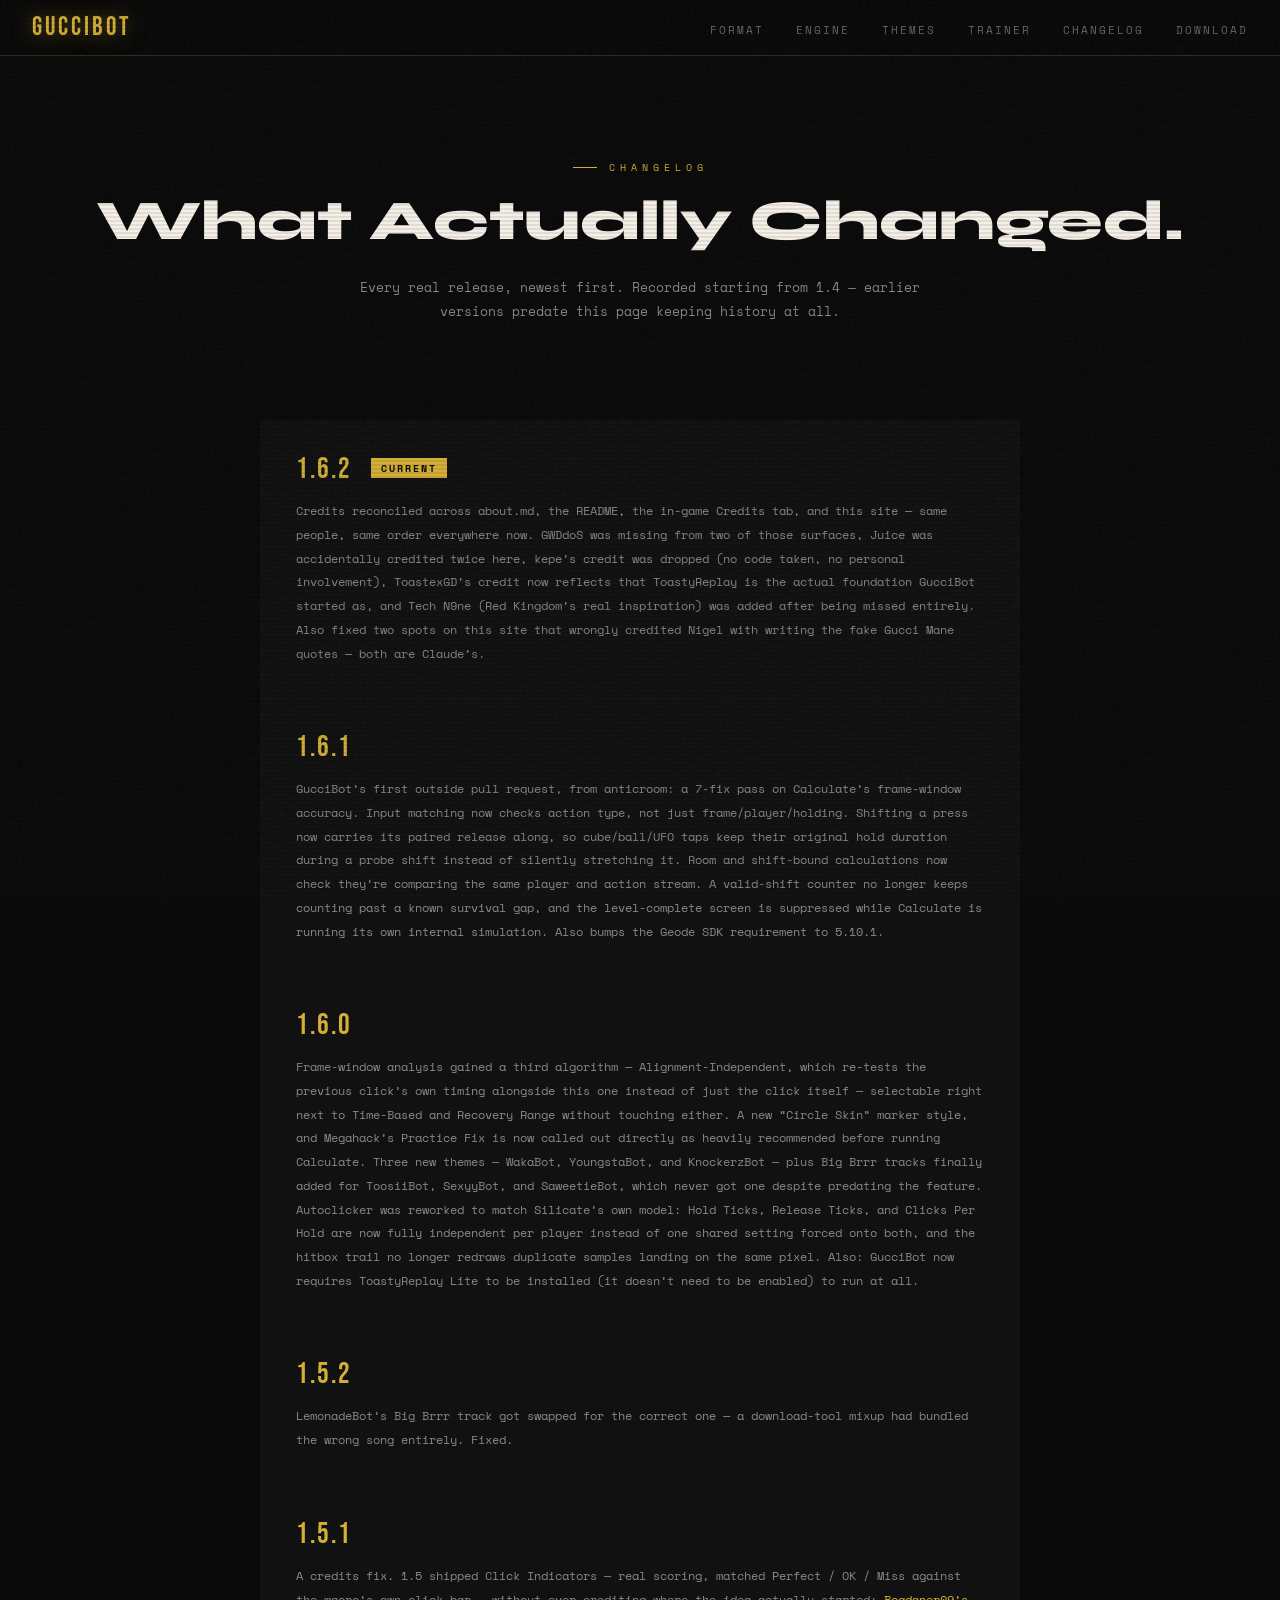
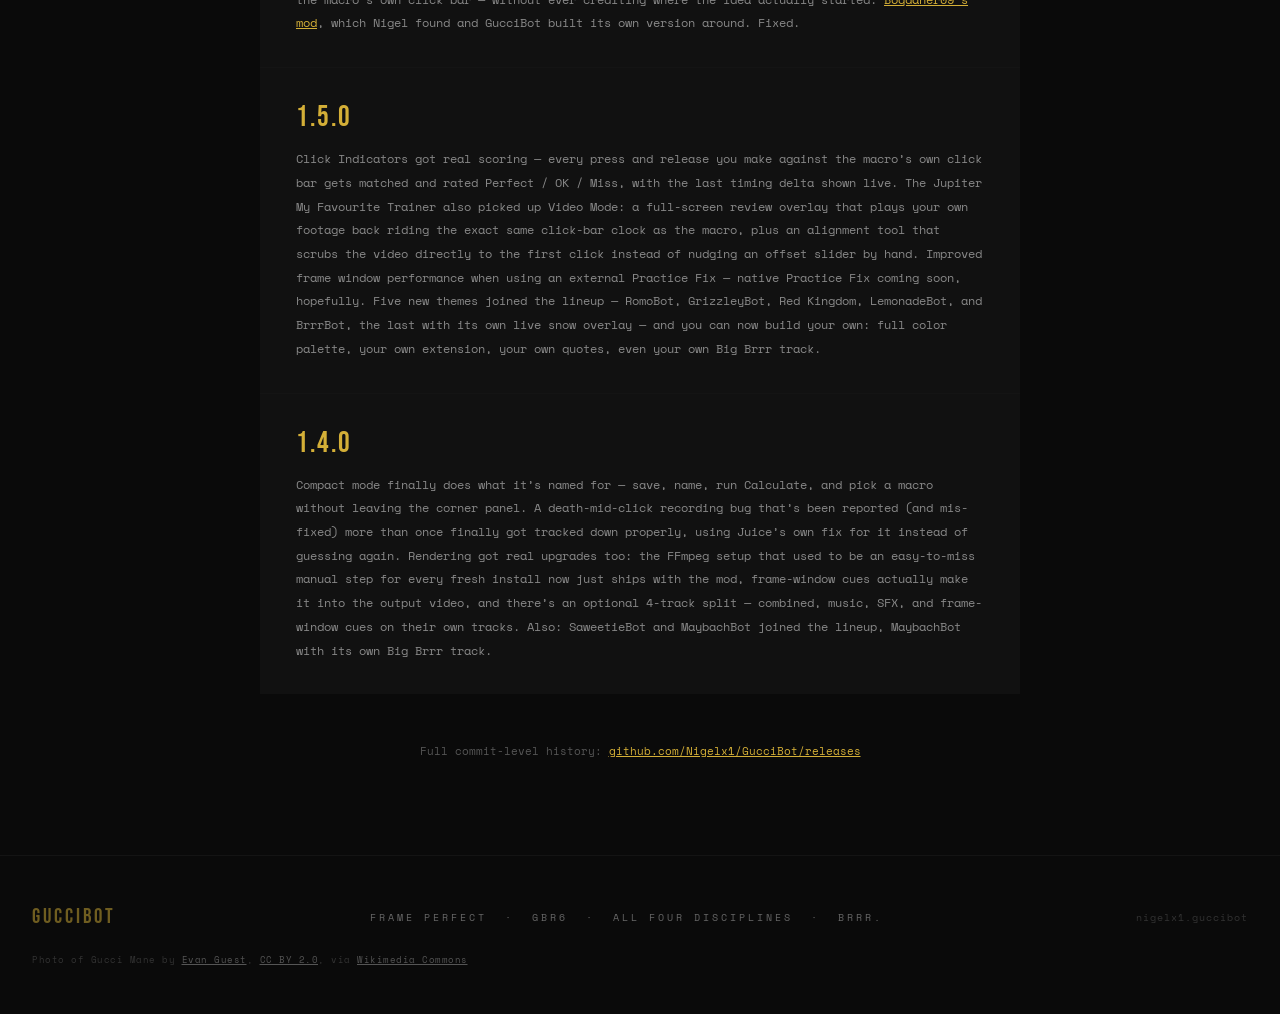
==== commit d0a191ff: "Rebrand: drop guccimanefan everywhere on the site Nigel changed his GitHub username from guccimanefa" ====
--- a/changelog/index.html
+++ b/changelog/index.html
@@ -132,7 +132,7 @@
 
   </div>
   <p style="max-width:760px; margin:3rem auto 0; text-align:center; font-size:0.7rem; color:#555;">
-    Full commit-level history: <a href="https://github.com/guccimanefan/GucciBot/releases" style="color:var(--gold)">github.com/guccimanefan/GucciBot/releases</a>
+    Full commit-level history: <a href="https://github.com/Nigelx1/GucciBot/releases" style="color:var(--gold)">github.com/Nigelx1/GucciBot/releases</a>
   </p>
 </section>
 
@@ -140,7 +140,7 @@
 <footer>
   <div class="footer-logo">GucciBot</div>
   <div class="footer-tagline">Frame perfect &nbsp;·&nbsp; GBR6 &nbsp;·&nbsp; All four disciplines &nbsp;·&nbsp; Brrr.</div>
-  <div style="font-size:0.6rem; color:#333; letter-spacing:1px">guccimanefan.guccibot</div>
+  <div style="font-size:0.6rem; color:#333; letter-spacing:1px">nigelx1.guccibot</div>
   <div style="width:100%; font-size:0.55rem; color:#333; letter-spacing:0.5px; margin-top:0.5rem">
     Photo of Gucci Mane by <a href="https://www.flickr.com/photos/138580568@N02/36326108570/" style="color:#555">Evan Guest</a>, <a href="https://creativecommons.org/licenses/by/2.0/" style="color:#555">CC BY 2.0</a>, via <a href="https://commons.wikimedia.org/wiki/File:Gucci_Mane_at_515_Alive_(cropped_portrait).jpg" style="color:#555">Wikimedia Commons</a>
   </div>
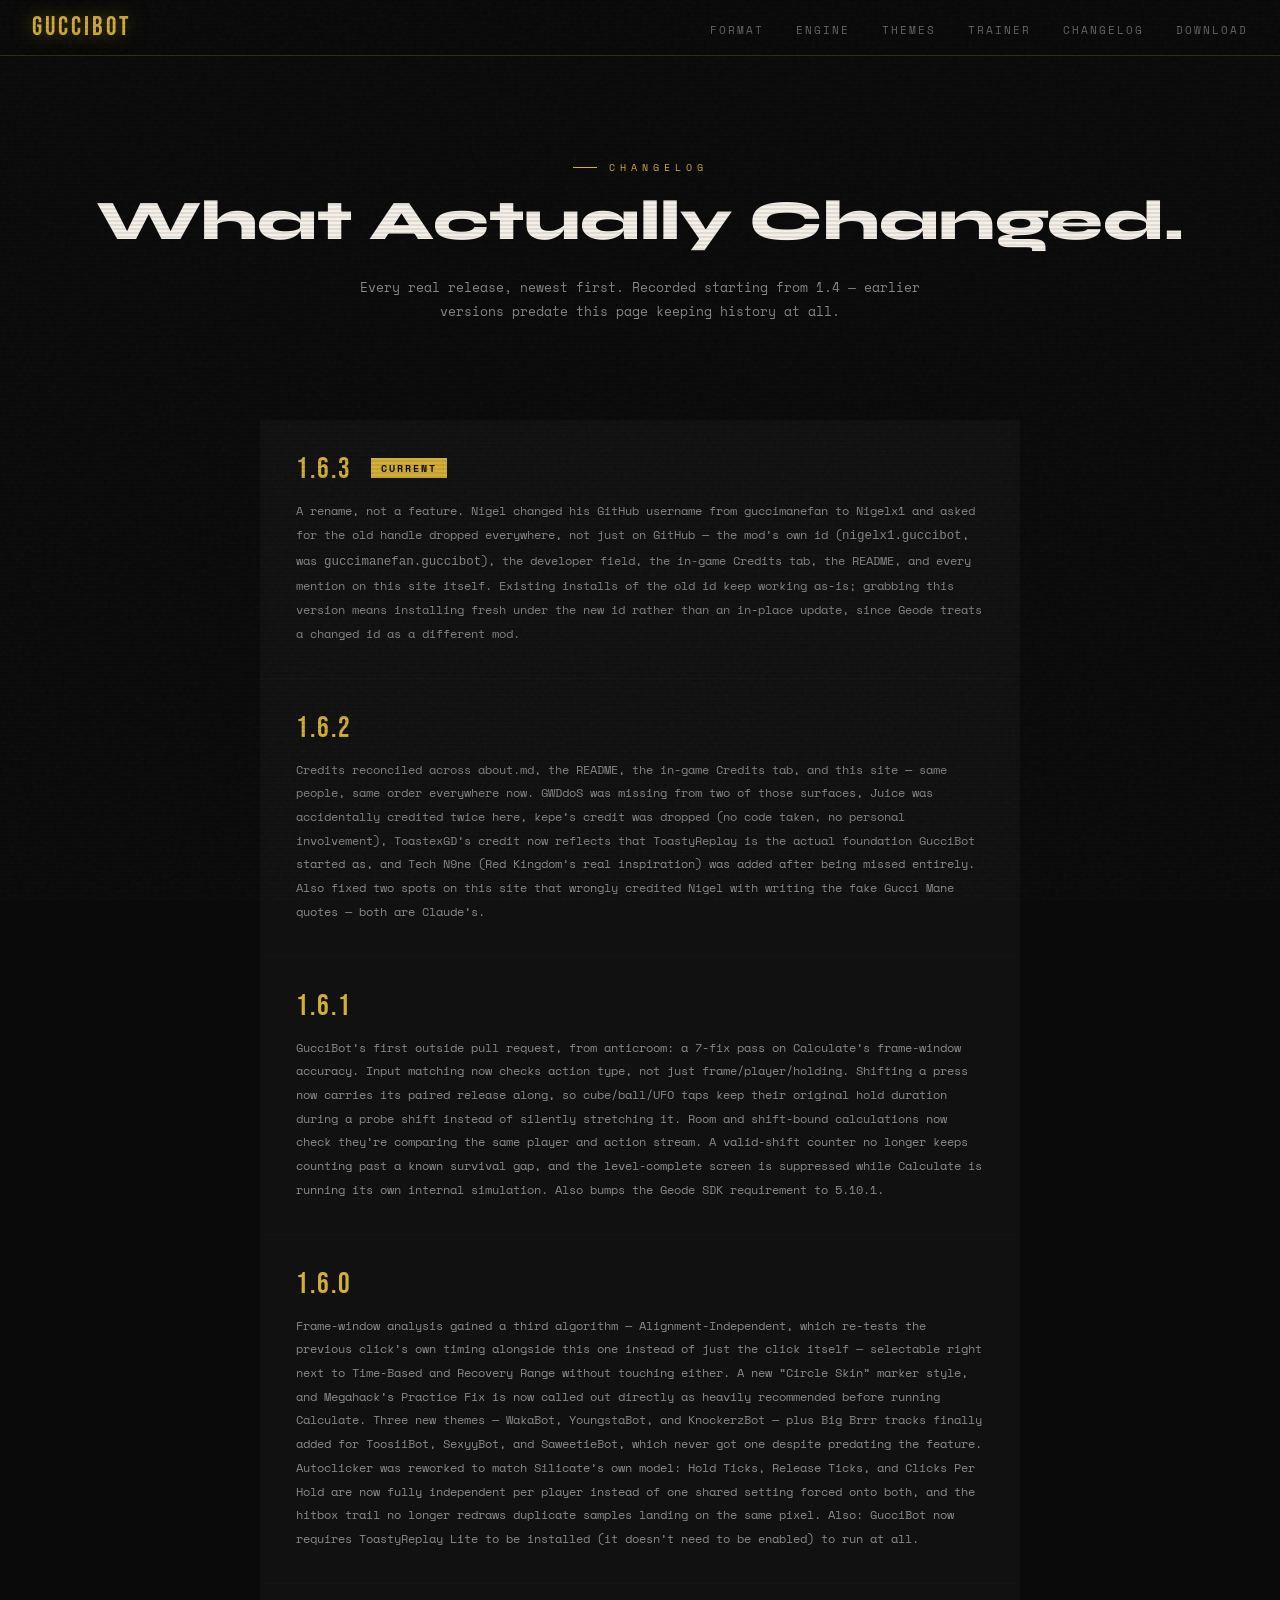
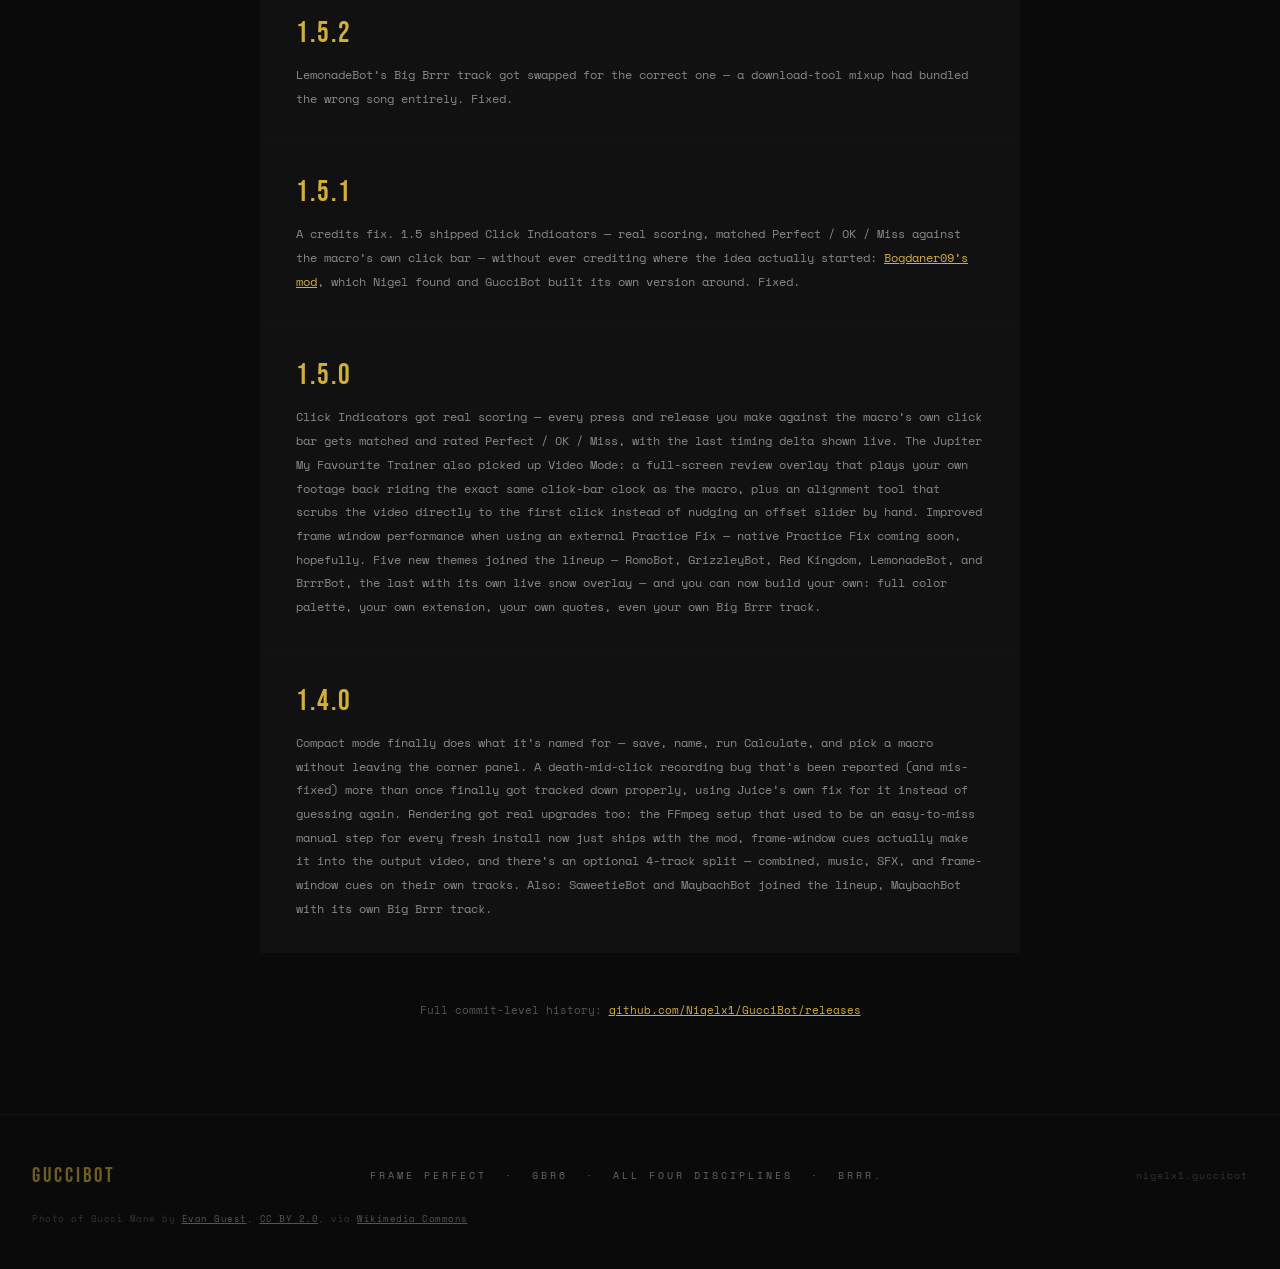
==== commit 141f3d5f: "Version bump to 1.6.3 -- the guccimanefan -> Nigelx1 rename Bumped the version badge and FAQ current" ====
--- a/changelog/index.html
+++ b/changelog/index.html
@@ -96,7 +96,12 @@
   <div class="changelog-list reveal">
 
     <div class="changelog-entry">
-      <div class="changelog-version">1.6.2 <span class="current-tag">Current</span></div>
+      <div class="changelog-version">1.6.3 <span class="current-tag">Current</span></div>
+      <div class="changelog-body">A rename, not a feature. Nigel changed his GitHub username from guccimanefan to Nigelx1 and asked for the old handle dropped everywhere, not just on GitHub &mdash; the mod&rsquo;s own id (<code>nigelx1.guccibot</code>, was <code>guccimanefan.guccibot</code>), the developer field, the in-game Credits tab, the README, and every mention on this site itself. Existing installs of the old id keep working as-is; grabbing this version means installing fresh under the new id rather than an in-place update, since Geode treats a changed id as a different mod.</div>
+    </div>
+
+    <div class="changelog-entry">
+      <div class="changelog-version">1.6.2</div>
       <div class="changelog-body">Credits reconciled across about.md, the README, the in-game Credits tab, and this site &mdash; same people, same order everywhere now. GWDdoS was missing from two of those surfaces, Juice was accidentally credited twice here, kepe&rsquo;s credit was dropped (no code taken, no personal involvement), ToastexGD&rsquo;s credit now reflects that ToastyReplay is the actual foundation GucciBot started as, and Tech N9ne (Red Kingdom&rsquo;s real inspiration) was added after being missed entirely. Also fixed two spots on this site that wrongly credited Nigel with writing the fake Gucci Mane quotes &mdash; both are Claude&rsquo;s.</div>
     </div>
 
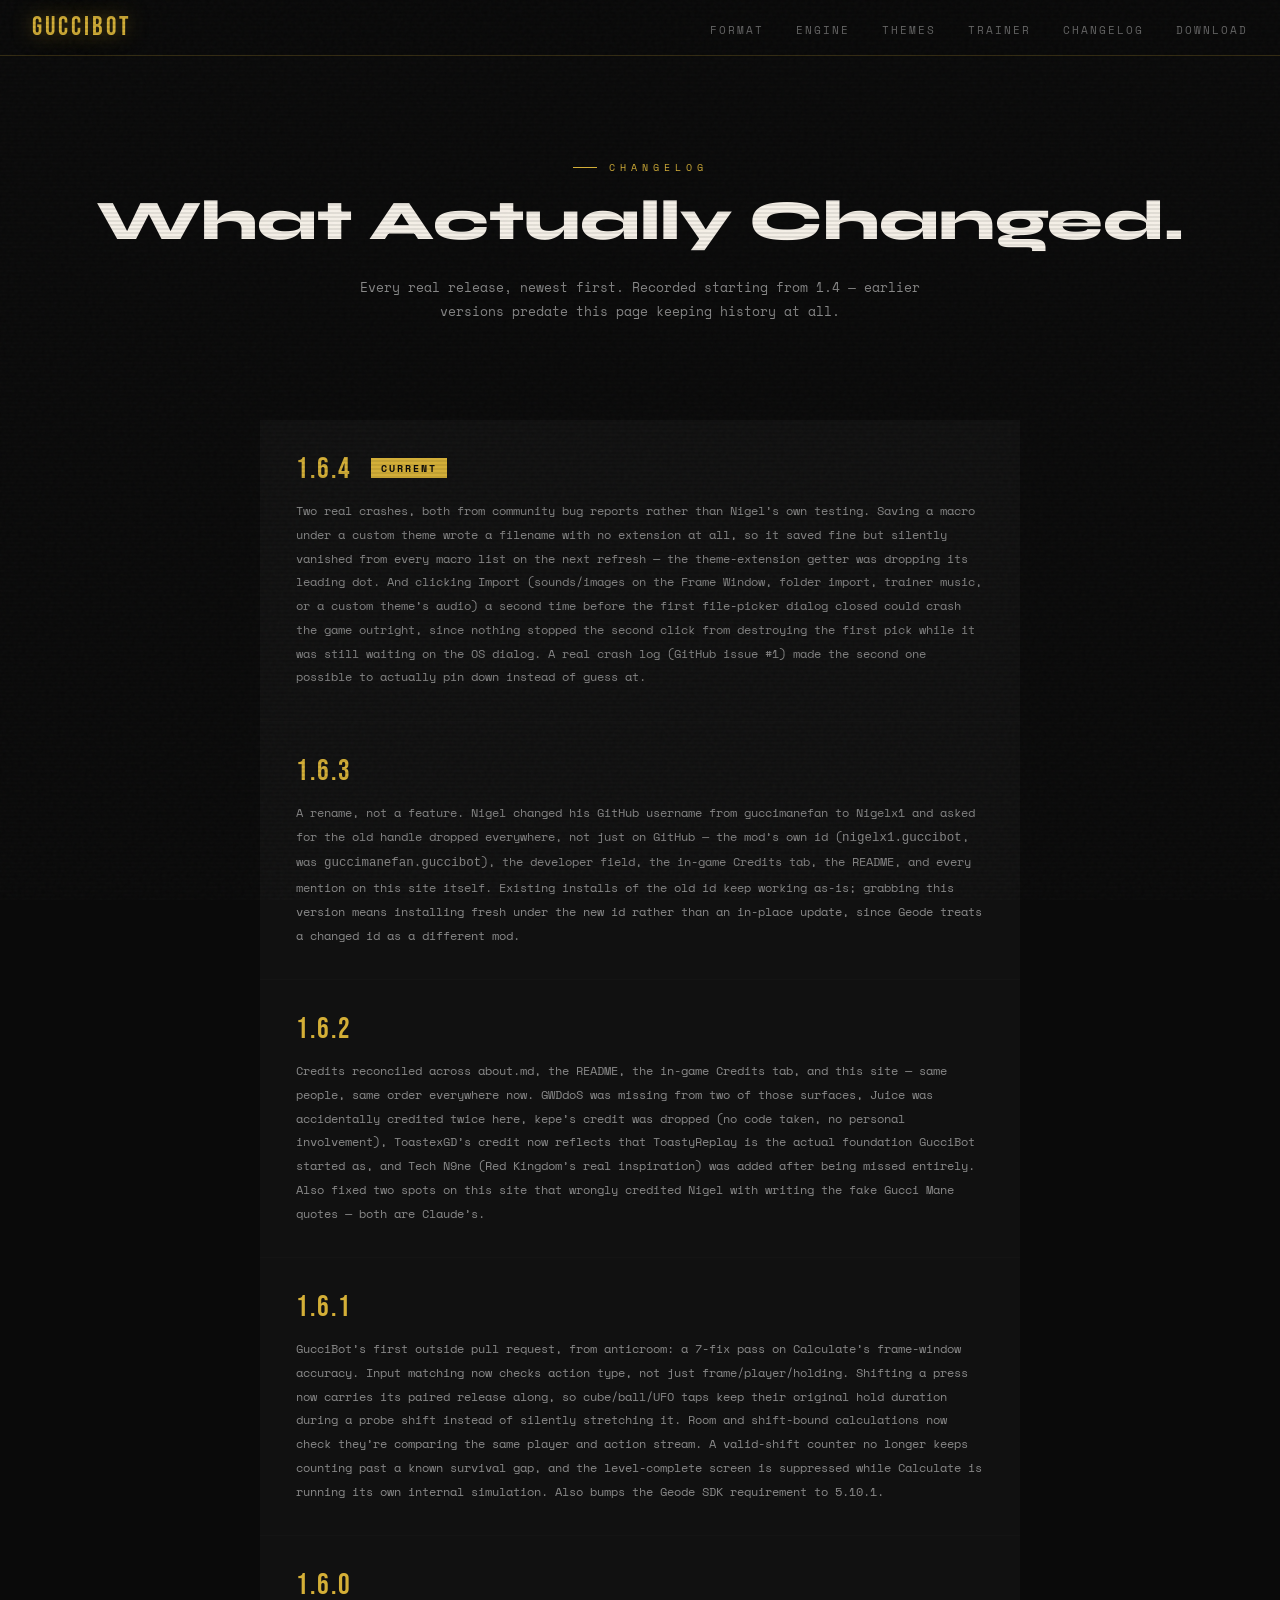
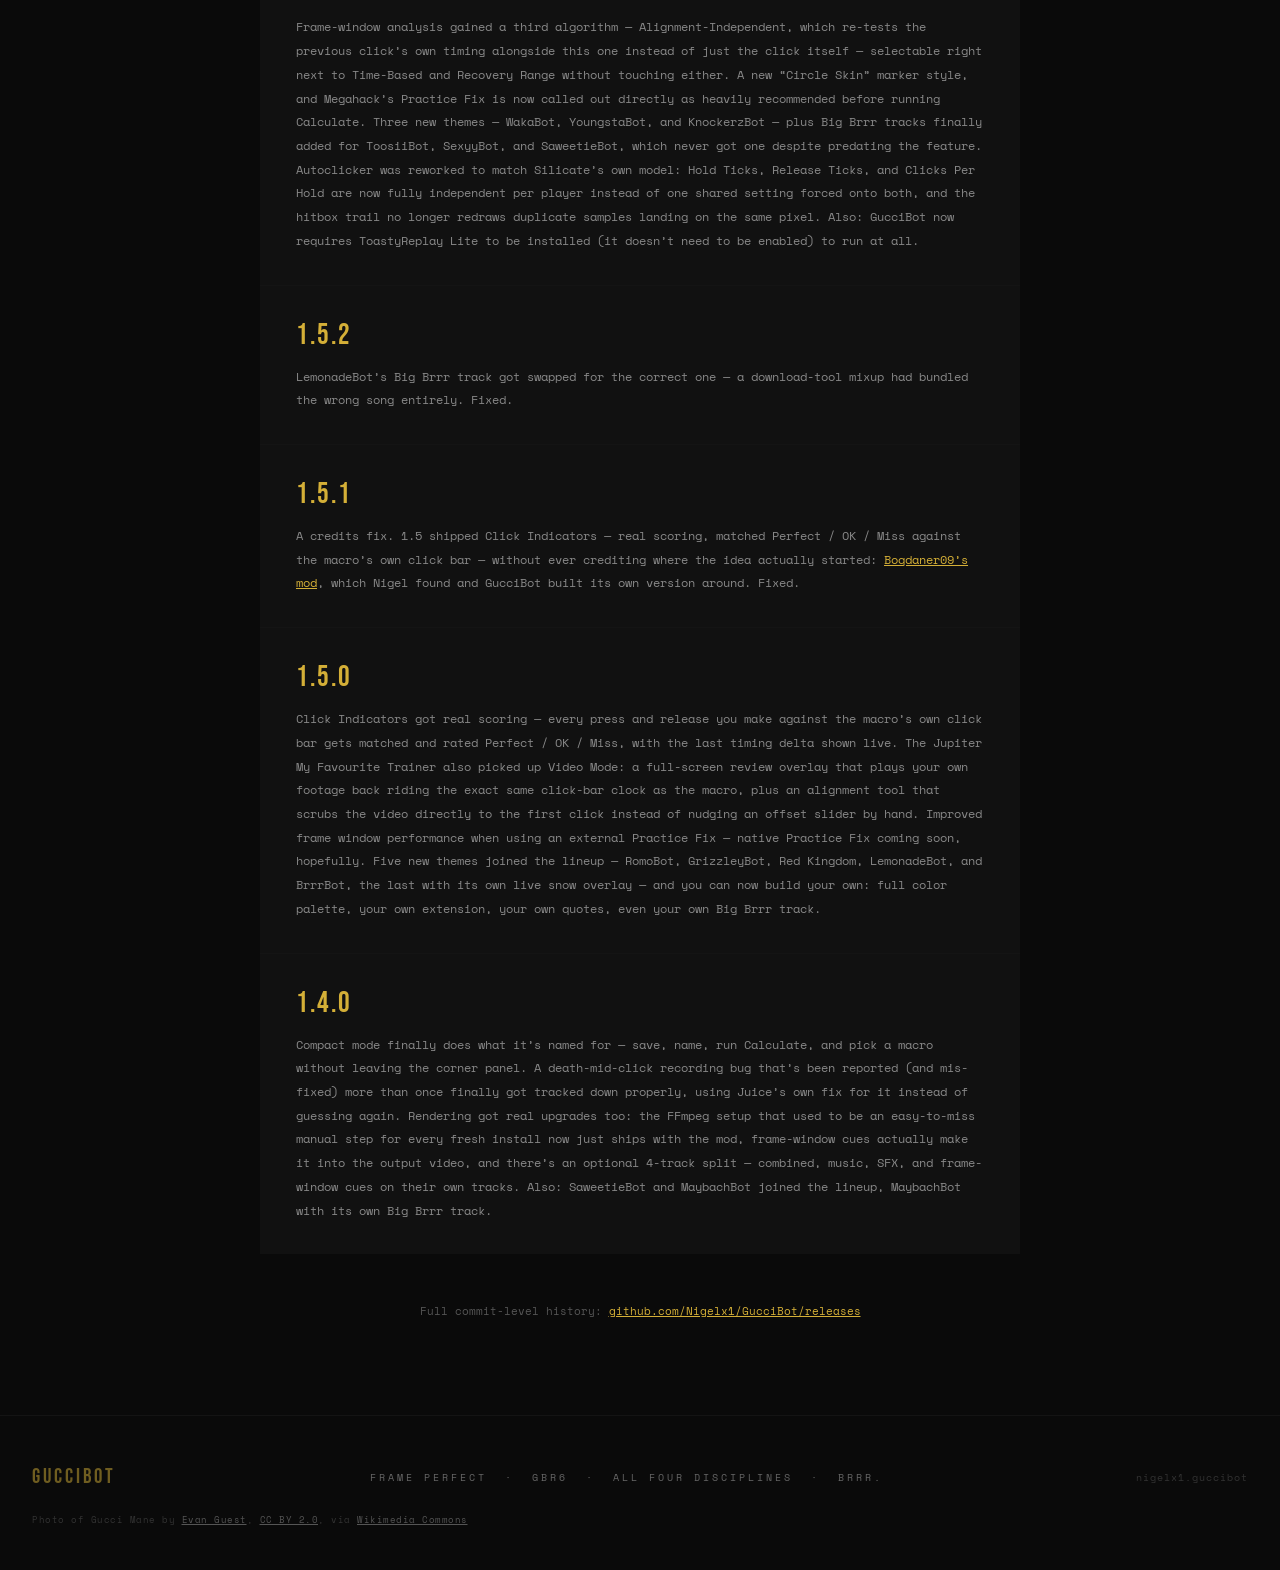
==== commit 91323e12: "Version bump to 1.6.4 -- two real crash fixes Custom-theme macro saves losing their extension, and a" ====
--- a/changelog/index.html
+++ b/changelog/index.html
@@ -96,7 +96,12 @@
   <div class="changelog-list reveal">
 
     <div class="changelog-entry">
-      <div class="changelog-version">1.6.3 <span class="current-tag">Current</span></div>
+      <div class="changelog-version">1.6.4 <span class="current-tag">Current</span></div>
+      <div class="changelog-body">Two real crashes, both from community bug reports rather than Nigel&rsquo;s own testing. Saving a macro under a custom theme wrote a filename with no extension at all, so it saved fine but silently vanished from every macro list on the next refresh &mdash; the theme-extension getter was dropping its leading dot. And clicking Import (sounds/images on the Frame Window, folder import, trainer music, or a custom theme&rsquo;s audio) a second time before the first file-picker dialog closed could crash the game outright, since nothing stopped the second click from destroying the first pick while it was still waiting on the OS dialog. A real crash log (GitHub issue #1) made the second one possible to actually pin down instead of guess at.</div>
+    </div>
+
+    <div class="changelog-entry">
+      <div class="changelog-version">1.6.3</div>
       <div class="changelog-body">A rename, not a feature. Nigel changed his GitHub username from guccimanefan to Nigelx1 and asked for the old handle dropped everywhere, not just on GitHub &mdash; the mod&rsquo;s own id (<code>nigelx1.guccibot</code>, was <code>guccimanefan.guccibot</code>), the developer field, the in-game Credits tab, the README, and every mention on this site itself. Existing installs of the old id keep working as-is; grabbing this version means installing fresh under the new id rather than an in-place update, since Geode treats a changed id as a different mod.</div>
     </div>
 
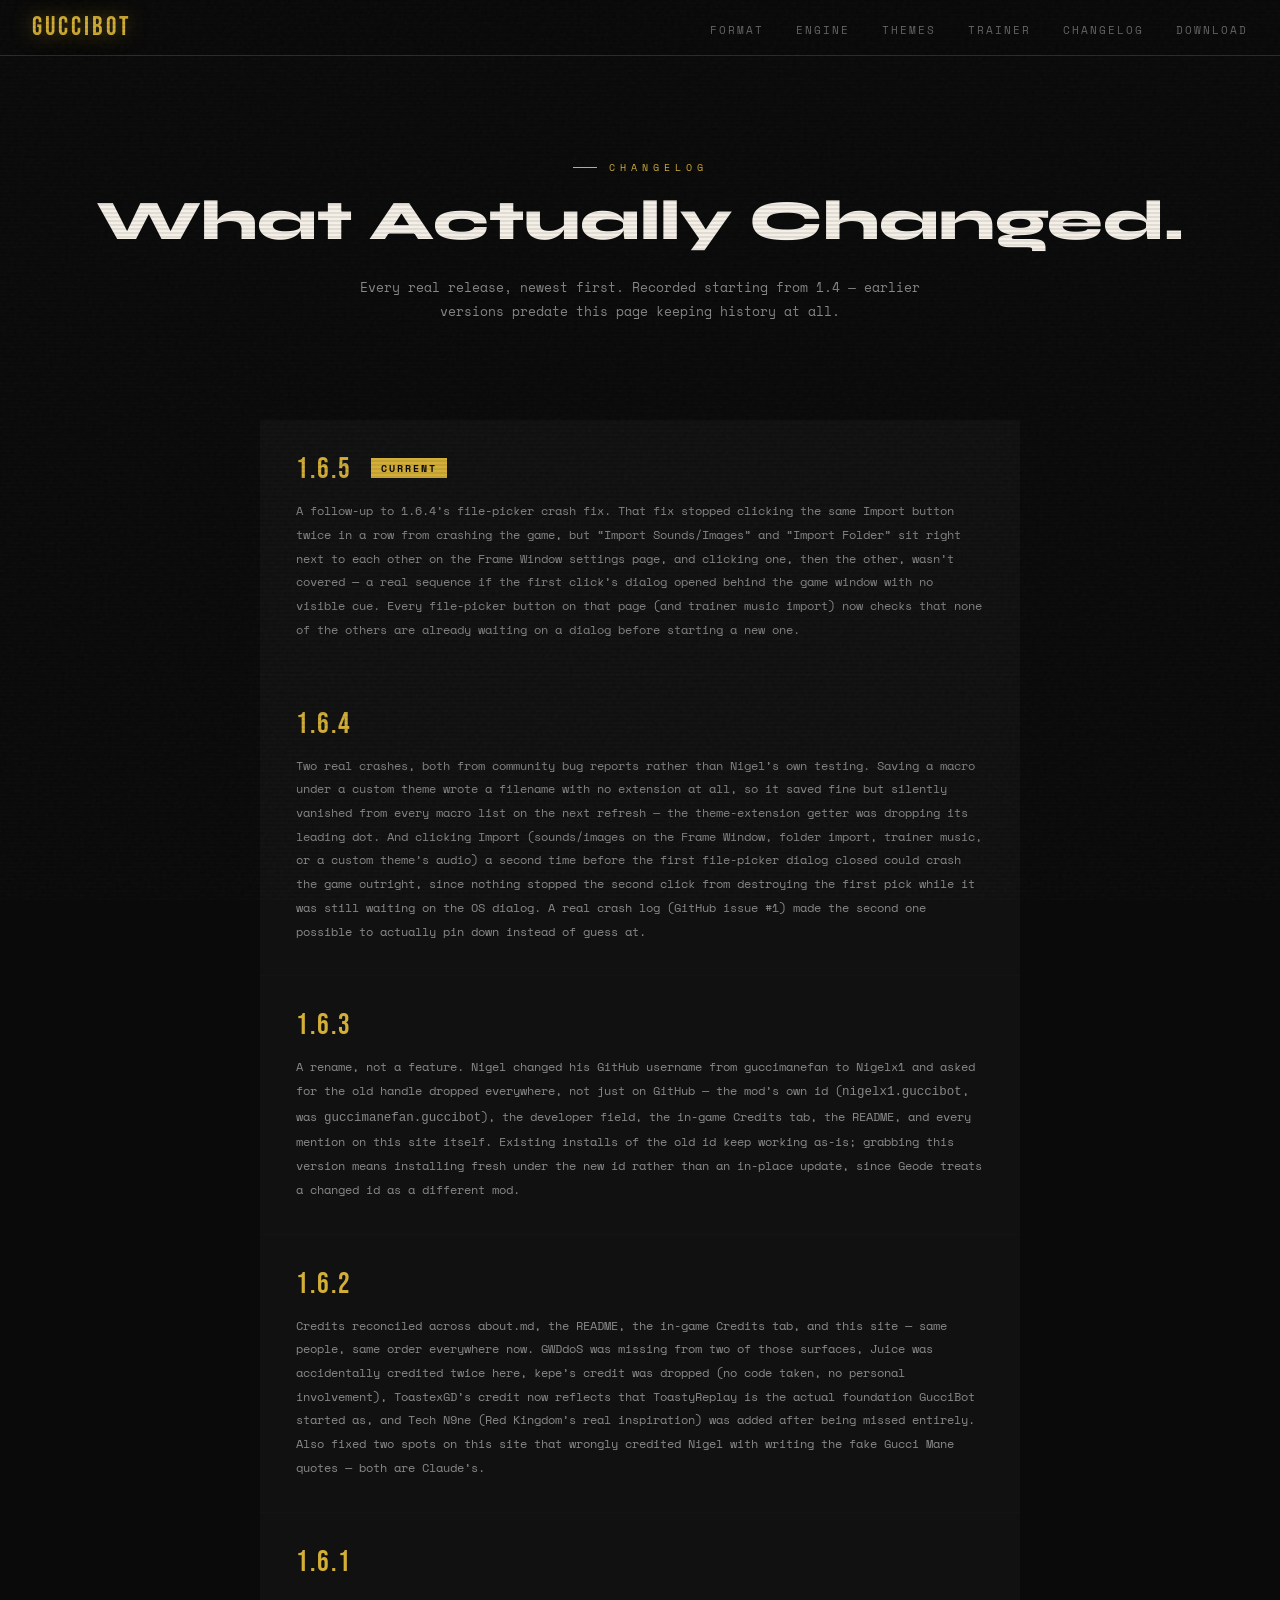
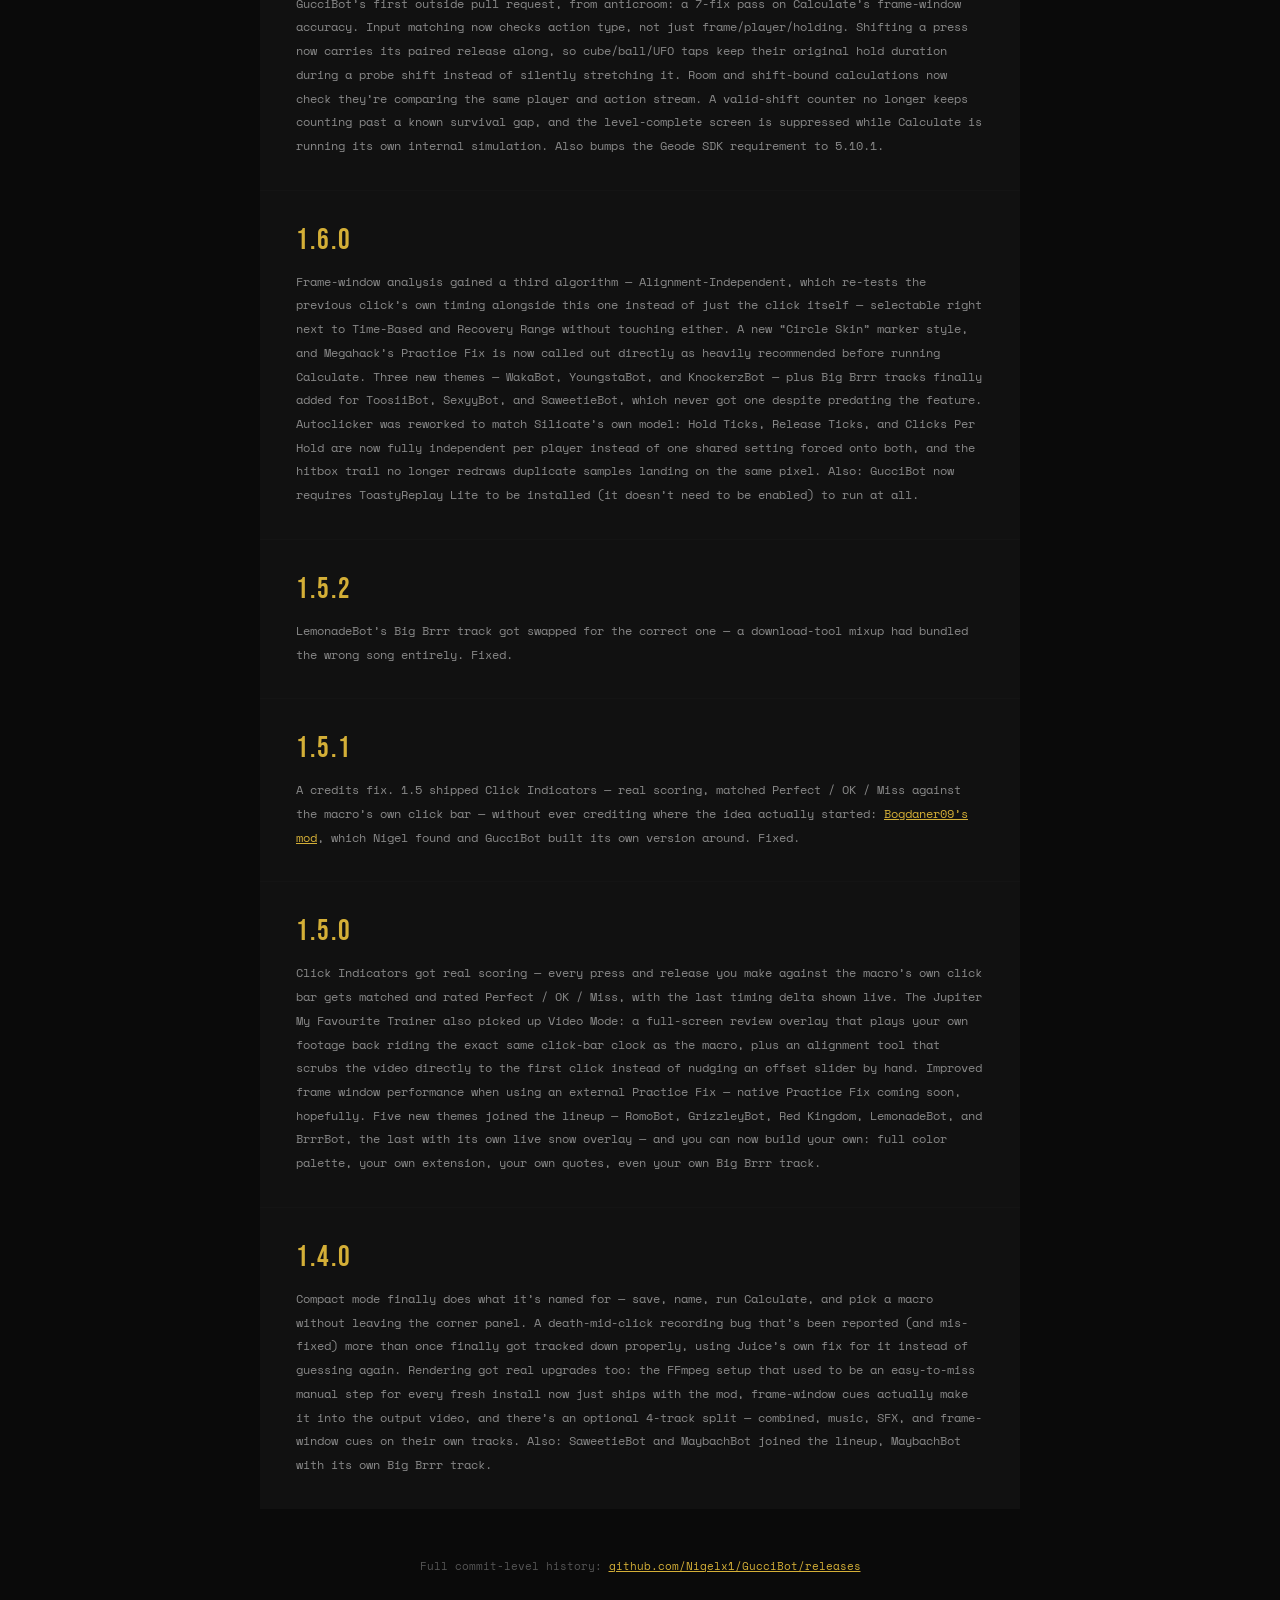
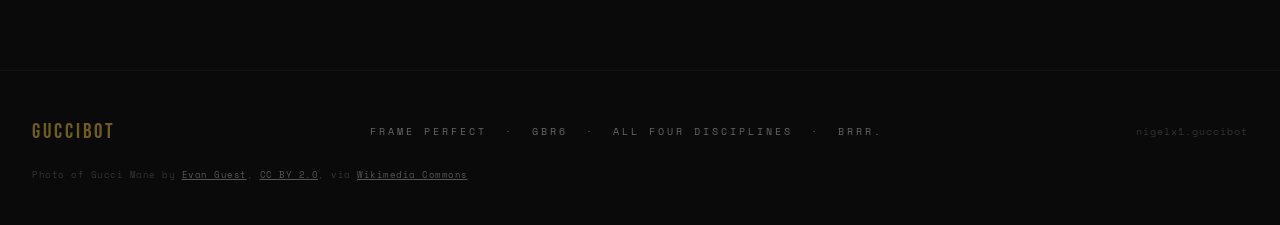
==== commit fe531321: "Version bump to 1.6.5 -- closes a cross-button gap in the 1.6.4 file-picker fix Co-Authored-By: Clau" ====
--- a/changelog/index.html
+++ b/changelog/index.html
@@ -96,7 +96,12 @@
   <div class="changelog-list reveal">
 
     <div class="changelog-entry">
-      <div class="changelog-version">1.6.4 <span class="current-tag">Current</span></div>
+      <div class="changelog-version">1.6.5 <span class="current-tag">Current</span></div>
+      <div class="changelog-body">A follow-up to 1.6.4&rsquo;s file-picker crash fix. That fix stopped clicking the same Import button twice in a row from crashing the game, but &ldquo;Import Sounds/Images&rdquo; and &ldquo;Import Folder&rdquo; sit right next to each other on the Frame Window settings page, and clicking one, then the other, wasn&rsquo;t covered &mdash; a real sequence if the first click&rsquo;s dialog opened behind the game window with no visible cue. Every file-picker button on that page (and trainer music import) now checks that none of the others are already waiting on a dialog before starting a new one.</div>
+    </div>
+
+    <div class="changelog-entry">
+      <div class="changelog-version">1.6.4</div>
       <div class="changelog-body">Two real crashes, both from community bug reports rather than Nigel&rsquo;s own testing. Saving a macro under a custom theme wrote a filename with no extension at all, so it saved fine but silently vanished from every macro list on the next refresh &mdash; the theme-extension getter was dropping its leading dot. And clicking Import (sounds/images on the Frame Window, folder import, trainer music, or a custom theme&rsquo;s audio) a second time before the first file-picker dialog closed could crash the game outright, since nothing stopped the second click from destroying the first pick while it was still waiting on the OS dialog. A real crash log (GitHub issue #1) made the second one possible to actually pin down instead of guess at.</div>
     </div>
 
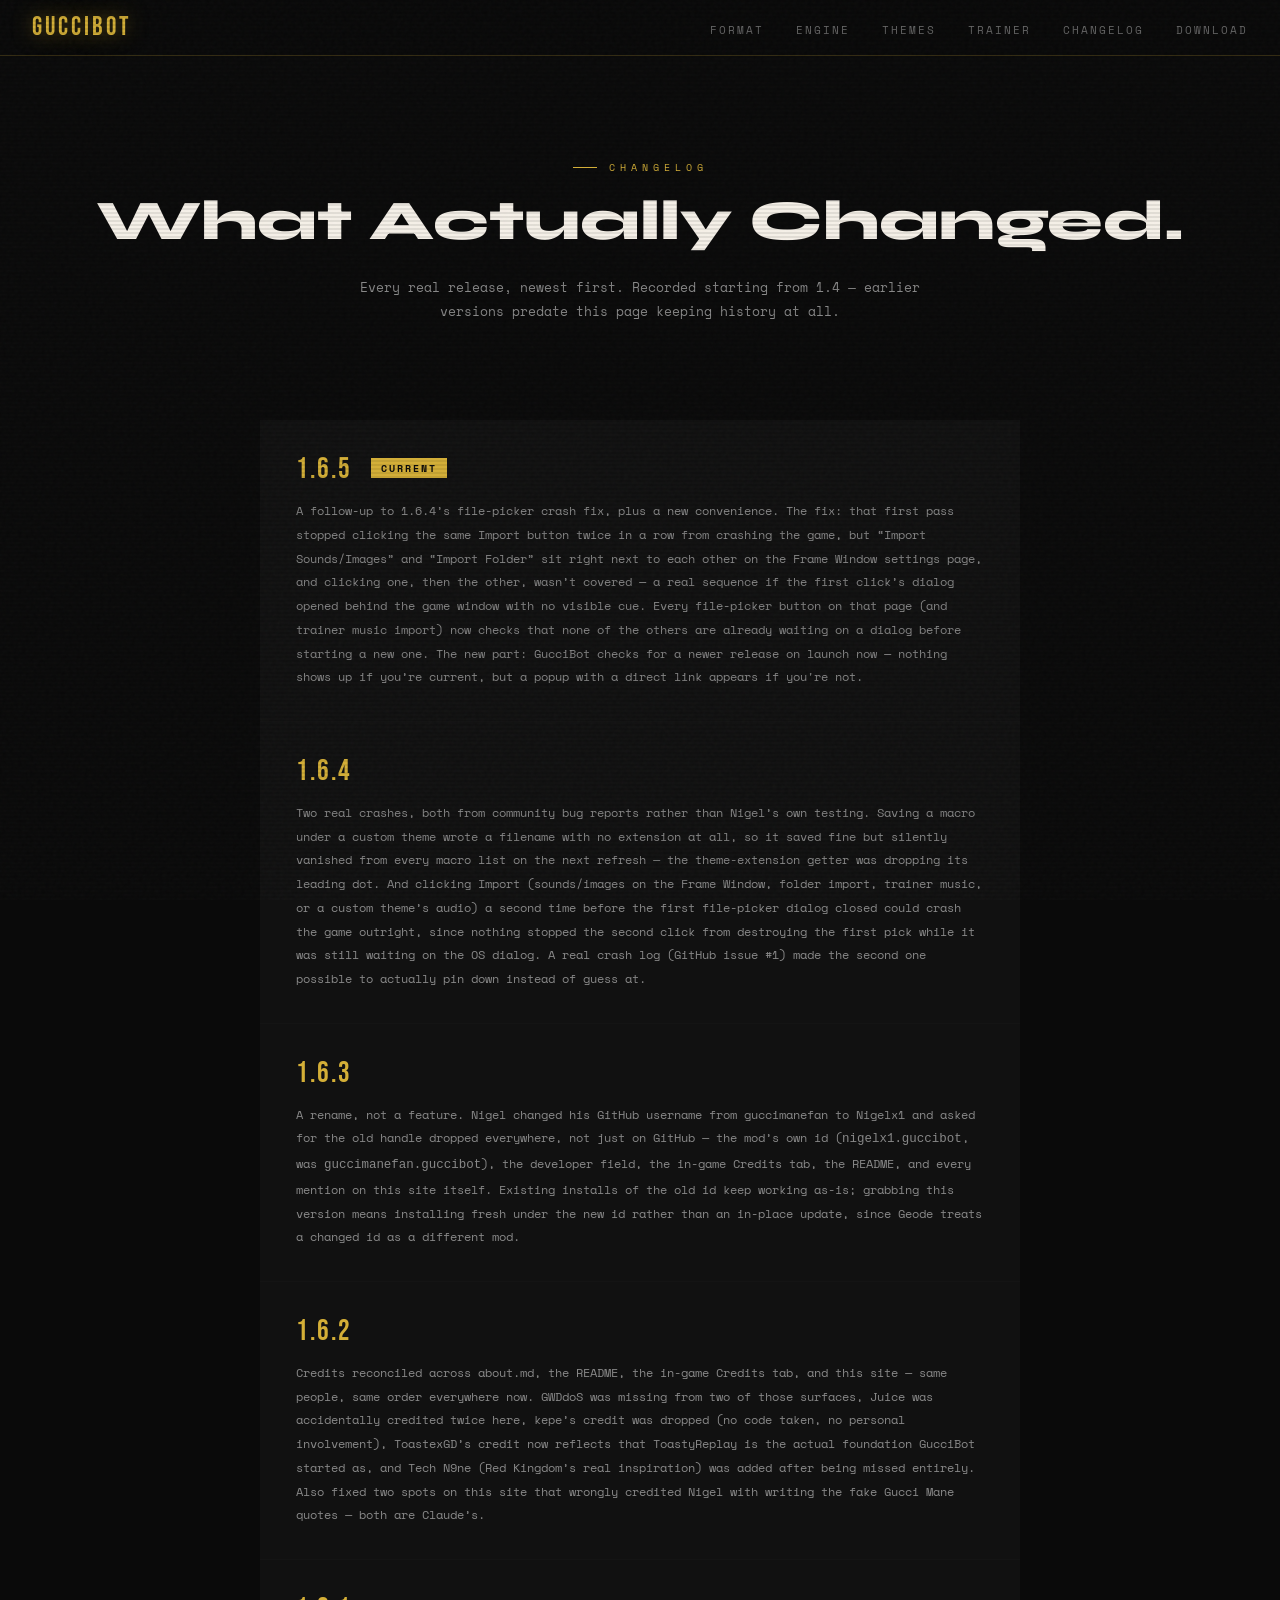
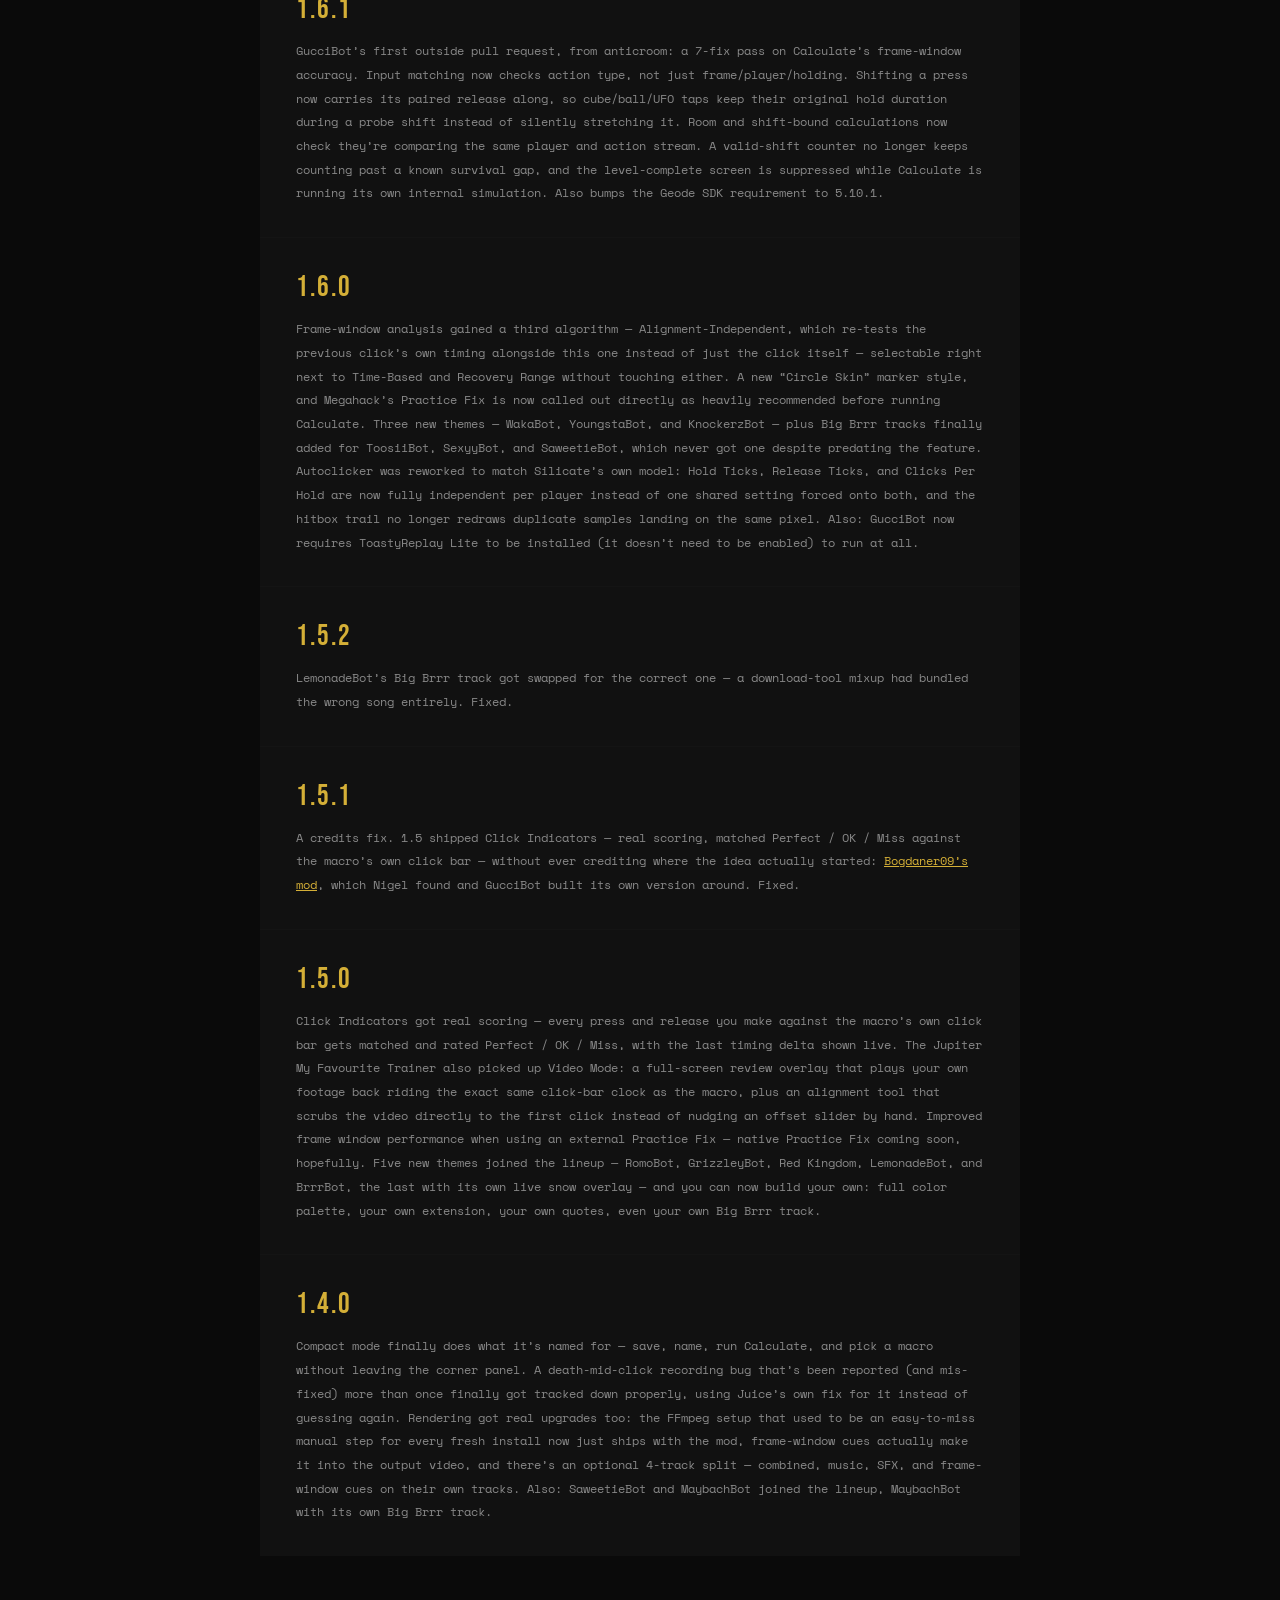
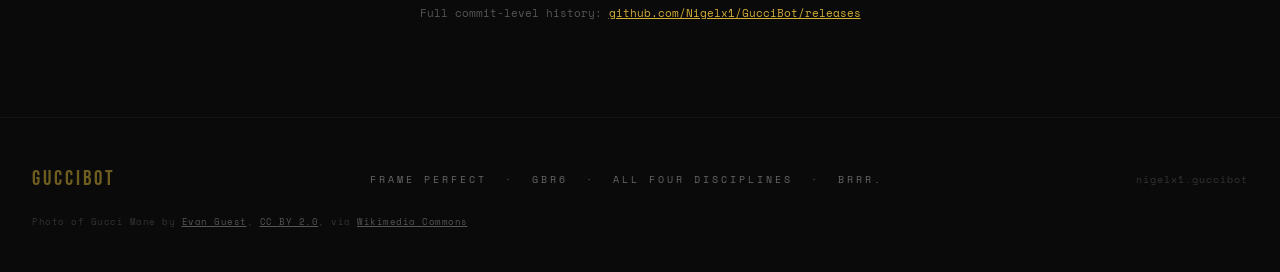
==== commit fb61a9ca: "Update 1.6.5's changelog entry to include the new update checker Co-Authored-By: Claude Sonnet 5 <no" ====
--- a/changelog/index.html
+++ b/changelog/index.html
@@ -97,7 +97,7 @@
 
     <div class="changelog-entry">
       <div class="changelog-version">1.6.5 <span class="current-tag">Current</span></div>
-      <div class="changelog-body">A follow-up to 1.6.4&rsquo;s file-picker crash fix. That fix stopped clicking the same Import button twice in a row from crashing the game, but &ldquo;Import Sounds/Images&rdquo; and &ldquo;Import Folder&rdquo; sit right next to each other on the Frame Window settings page, and clicking one, then the other, wasn&rsquo;t covered &mdash; a real sequence if the first click&rsquo;s dialog opened behind the game window with no visible cue. Every file-picker button on that page (and trainer music import) now checks that none of the others are already waiting on a dialog before starting a new one.</div>
+      <div class="changelog-body">A follow-up to 1.6.4&rsquo;s file-picker crash fix, plus a new convenience. The fix: that first pass stopped clicking the same Import button twice in a row from crashing the game, but &ldquo;Import Sounds/Images&rdquo; and &ldquo;Import Folder&rdquo; sit right next to each other on the Frame Window settings page, and clicking one, then the other, wasn&rsquo;t covered &mdash; a real sequence if the first click&rsquo;s dialog opened behind the game window with no visible cue. Every file-picker button on that page (and trainer music import) now checks that none of the others are already waiting on a dialog before starting a new one. The new part: GucciBot checks for a newer release on launch now &mdash; nothing shows up if you&rsquo;re current, but a popup with a direct link appears if you're not.</div>
     </div>
 
     <div class="changelog-entry">
